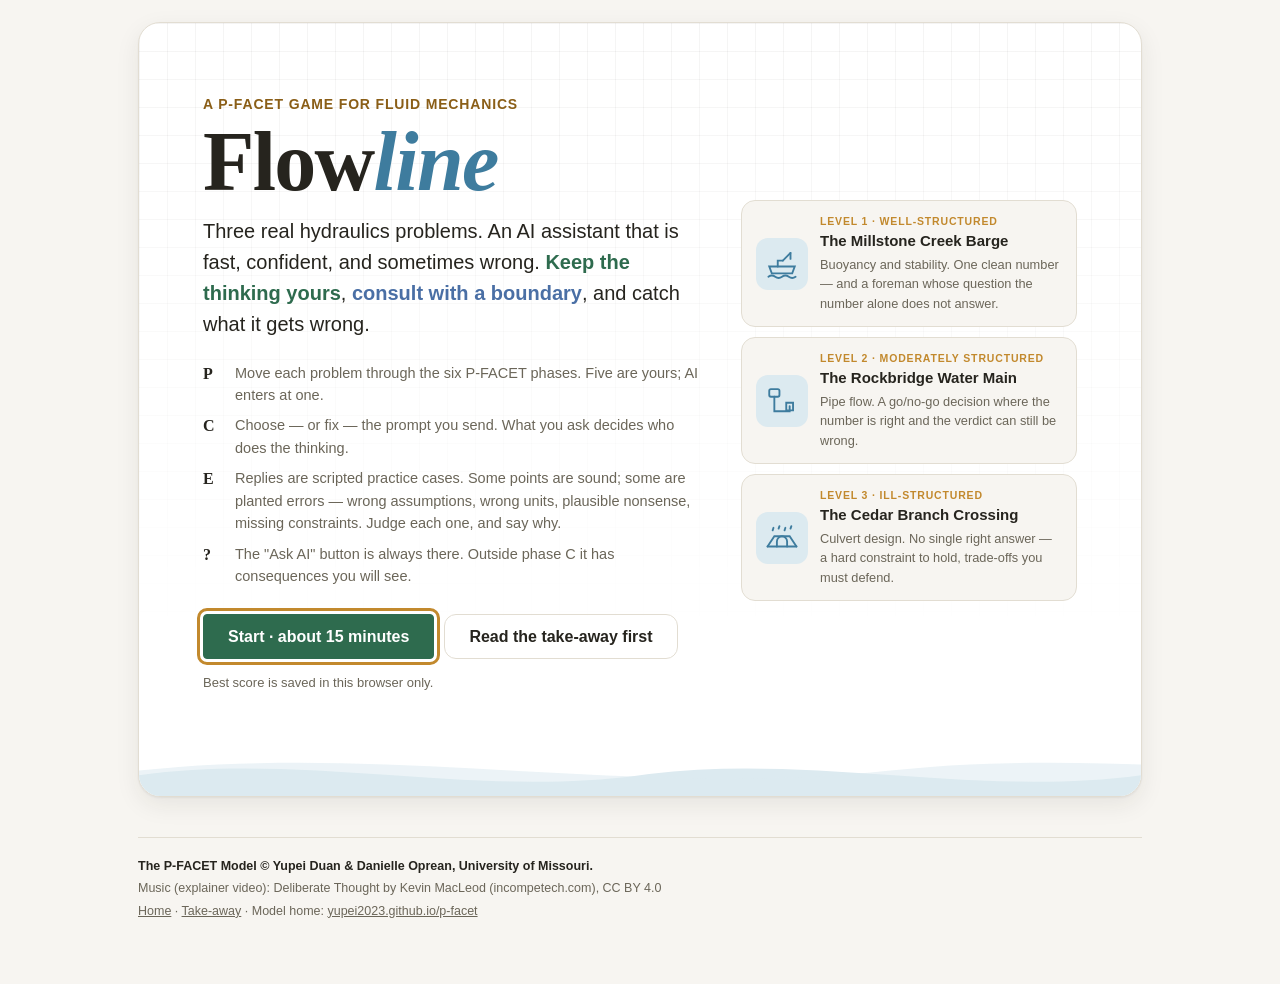
==== docs/game.html @ c6564034 "Publish P-FACET Fluid Mechanics learning website" ====
<!doctype html>
<html lang="en">
<head>
<meta charset="utf-8">
<meta name="viewport" content="width=device-width, initial-scale=1">
<title>Flowline · a P-FACET game</title>
<meta name="description" content="Flowline: three real fluid-mechanics problems, a scripted AI assistant whose replies contain planted errors, and a practice score for the work you keep. A P-FACET game for civil engineering students.">
<link rel="stylesheet" href="assets/site.css">
<link rel="stylesheet" href="game.css?v=3">
</head>
<body>
<div id="app">
  <header class="hud" id="hud" hidden>
    <a class="brand" id="homeLink" href="index.html" title="Back to the site home"><span class="dot" aria-hidden="true">P</span>Flowline <small>P-FACET</small></a>
    <div class="mid">
      <span class="scen" id="scenLabel">Flowline</span>
      <div class="track" id="track" aria-label="Phase progress" role="img"></div>
    </div>
    <div class="meter" aria-label="Practice points kept and given">
      <div class="lab"><span class="g">Practice points</span><span id="meterPct">0 kept · 0 given</span></div>
      <div class="bar"><i id="meterBar"></i></div>
    </div>
    <div class="score" aria-live="polite"><b id="scoreNum">0</b><small>practice score</small></div>
    <div class="tools">
      <button class="askai" id="askAI" type="button" aria-label="Ask AI"><span class="led" aria-hidden="true"></span>Ask AI</button>
      <button class="evid" id="evidenceBtn" type="button" aria-controls="tray" aria-expanded="false" title="Opens at A" disabled>Evidence</button>
    </div>
  </header>

  <main class="stage" id="stage"></main>

  <footer class="game-footer">
    <p class="credit">The P-FACET Model © Yupei Duan &amp; Danielle Oprean, University of Missouri.</p>
    <p>Music (explainer video): Deliberate Thought by Kevin MacLeod (incompetech.com), CC BY 4.0</p>
    <p><a href="index.html">Home</a> · <a href="takeaway.html">Take-away</a> · Model home: <a href="https://yupei2023.github.io/p-facet">yupei2023.github.io/p-facet</a></p>
  </footer>
</div>
<aside id="tray" class="tray" hidden aria-label="Evidence tray"></aside>
<div class="pops" id="pops" aria-hidden="true"></div>
<script src="game.js?v=3"></script>
</body>
</html>
---- docs/assets/site.css ----
/* P-FACET for Fluid Mechanics — shared design system
   The palette IS the pedagogy: green = learner-owned, blue = AI's bounded role (C only),
   amber = the problem anchor (P), red = substitutive use / warnings. Never reassign.
   --anchor-text / --ai-text are darker cuts of the same two hues, for text under 24 px only. */

:root{
  --bg:#F7F5F1; --surface:#FFFFFF; --ink:#26241E; --muted:#6B6659;
  --line:#E2DDD2; --chip:#EFECE4;
  --learner:#2E6B4E; --learner-soft:#E4EEE8;
  --ai:#4A6FA5; --ai-soft:#E6ECF5; --ai-text:#3D5F91;
  --anchor:#C2892D; --anchor-soft:#F5EAD6; --anchor-text:#8A5E17;
  --risk:#A84B3A; --risk-soft:#F3E2DD;
  --water:#3E7C9E; --water-soft:#DCEAF0;
  --shadow:0 1px 2px rgba(38,36,30,.06), 0 8px 24px rgba(38,36,30,.08);
  --grid:rgba(38,36,30,.055);
  --serif:"Iowan Old Style","Palatino Linotype",Palatino,"Book Antiqua",Georgia,serif;
  --sans:-apple-system,BlinkMacSystemFont,"Segoe UI",Roboto,"Helvetica Neue",Arial,sans-serif;
  --mono:ui-monospace,SFMono-Regular,Menlo,Consolas,"Liberation Mono",monospace;
  /* type scale — nothing on screen below --fs-label; serif is display-only (>= 22px) */
  --fs-label:14px;   /* caps labels: You / You + AI, .eyebrow, strip words, time chips */
  --fs-small:15px;   /* captions, quoted examples, error-chip text, footer, counter, Copy */
  --fs-body:17px;    /* everything read as a sentence */
  --fs-lead:19px;    /* the one lede under each h1 */
  --fs-h3:18px;      /* sans 650 */
  --fs-h2:26px;      /* serif 600 */
  --fs-h1:clamp(32px,4.5vw,44px);
  --fs-mono:14.5px;  /* prompts only */
  --measure:62ch;
  color-scheme:light dark;
}
@media (prefers-color-scheme: dark){
  :root:not([data-theme="light"]){
    --bg:#211F1B; --surface:#2A2823; --ink:#EAE6DC; --muted:#A39D8E;
    --line:#3B382F; --chip:#333028;
    --learner:#6FB392; --learner-soft:#26352D;
    --ai:#8AA7D6; --ai-soft:#28303E; --ai-text:var(--ai);
    --anchor:#D9A855; --anchor-soft:#3A3122; --anchor-text:var(--anchor);
    --risk:#D08A79; --risk-soft:#3C2B26;
    --water:#7FB3CC; --water-soft:#1F2E36;
    --shadow:0 1px 2px rgba(0,0,0,.3), 0 8px 24px rgba(0,0,0,.35);
    --grid:rgba(234,230,220,.06);
  }
}
:root[data-theme="dark"]{
  --bg:#211F1B; --surface:#2A2823; --ink:#EAE6DC; --muted:#A39D8E;
  --line:#3B382F; --chip:#333028;
  --learner:#6FB392; --learner-soft:#26352D;
  --ai:#8AA7D6; --ai-soft:#28303E; --ai-text:var(--ai);
  --anchor:#D9A855; --anchor-soft:#3A3122; --anchor-text:var(--anchor);
  --risk:#D08A79; --risk-soft:#3C2B26;
  --water:#7FB3CC; --water-soft:#1F2E36;
  --shadow:0 1px 2px rgba(0,0,0,.3), 0 8px 24px rgba(0,0,0,.35);
  --grid:rgba(234,230,220,.06);
}
@media (max-width:600px){
  :root{--fs-body:16px; --fs-small:14.5px; --fs-lead:18px; --fs-h2:24px; --fs-h3:17px; --fs-h1:30px}
}

*{box-sizing:border-box}
html{scroll-behavior:smooth}
body{
  margin:0; background:var(--bg); color:var(--ink);
  font-family:var(--sans); font-size:var(--fs-body); line-height:1.55;
}
a{color:var(--ai-text)}
a:focus-visible, button:focus-visible, [tabindex]:focus-visible, input:focus-visible, textarea:focus-visible{
  outline:3px solid var(--anchor); outline-offset:3px; border-radius:4px;
}
.serif{font-family:var(--serif)}
.mono{font-family:var(--mono)}
.g{color:var(--learner)} .b{color:var(--ai)} .a{color:var(--anchor)} .r{color:var(--risk)}

/* ---------- site nav ---------- */
.nav{
  display:flex; align-items:center; gap:16px; flex-wrap:wrap;
  max-width:1040px; margin:0 auto; padding:16px 24px;
}
.nav .brand{
  font-weight:700; font-size:18px; line-height:1.3; color:var(--ink); text-decoration:none;
  display:flex; align-items:center; gap:8px;
}
.nav .brand .dot{
  width:26px; height:26px; border-radius:50%; background:var(--anchor-soft); border:2px solid var(--anchor);
  display:inline-grid; place-items:center; font-size:14px; color:var(--anchor-text);
}
.nav .links{margin-left:auto; display:flex; gap:8px; flex-wrap:wrap}
.nav .links a{
  color:var(--ink); text-decoration:none; font-size:var(--fs-small); line-height:1.5; font-weight:600;
  padding:8px 12px; border-radius:999px; border:1px solid transparent;
}
.nav .links a:hover{border-color:var(--line); background:var(--surface)}
.nav .links a[aria-current="page"]{background:var(--chip); border-color:var(--line)}
.nav .links a.play{background:var(--learner); color:#fff; border-color:var(--learner)}
.nav .links a.play:hover{filter:brightness(1.08)}

/* ---------- buttons ---------- */
.btn{
  display:inline-flex; align-items:center; gap:8px; cursor:pointer;
  font:inherit; font-weight:650; font-size:16px; line-height:1.2;
  padding:12px 24px; border-radius:12px; border:1px solid var(--line);
  background:var(--surface); color:var(--ink); text-decoration:none;
  transition:transform .15s ease, box-shadow .15s ease, background .15s ease, border-color .15s ease;
}
.btn:hover{transform:translateY(-1px); box-shadow:var(--shadow)}
.btn:active{transform:translateY(0)}
.btn.primary{background:var(--learner); border-color:var(--learner); color:#fff}
.btn.ai{background:var(--ai); border-color:var(--ai); color:#fff}
.btn.anchor{background:var(--anchor); border-color:var(--anchor); color:#fff}
.btn.ghost{background:transparent}
.btn[disabled]{opacity:.5; cursor:not-allowed; transform:none; box-shadow:none}

/* ---------- common blocks ---------- */
.eyebrow{font-size:var(--fs-label); line-height:1.3; letter-spacing:.06em; text-transform:uppercase; color:var(--anchor-text); font-weight:700; margin-bottom:8px}
.card{background:var(--surface); border:1px solid var(--line); border-radius:14px; padding:20px 24px}
.prompt{
  font-family:var(--mono); font-size:var(--fs-mono); line-height:1.5;
  background:var(--chip); border:1px solid var(--line); border-radius:8px; padding:12px 16px;
}

/* ---------- footer ---------- */
.site-footer{
  max-width:1040px; margin:48px auto 0; padding:24px 24px 56px; border-top:1px solid var(--line);
  font-size:var(--fs-small); line-height:1.5; color:var(--muted);
}
.site-footer p{margin:4px 0; max-width:var(--measure)}
.site-footer .credit{color:var(--ink); font-weight:600}
.site-footer a{color:var(--muted)}

@media (prefers-reduced-motion: reduce){
  *,*::before,*::after{animation-duration:.001ms !important; animation-iteration-count:1 !important; transition-duration:.001ms !important; scroll-behavior:auto !important}
}
@media print{
  .nav, .no-print{display:none !important}
  body{background:#fff; color:#000}
}
---- docs/game.css ----
/* Flowline — a P-FACET game for fluid mechanics. Builds on assets/site.css tokens. */

body{overflow-x:hidden}
#app{max-width:1040px; margin:0 auto; padding:0 18px 60px; min-height:100vh; display:flex; flex-direction:column}

/* ============ HUD ============ */
.hud{
  position:sticky; top:0; z-index:20; margin:0 -18px; padding:10px 18px;
  background:color-mix(in srgb, var(--bg) 86%, transparent); backdrop-filter:blur(10px); -webkit-backdrop-filter:blur(10px);
  border-bottom:1px solid var(--line);
  display:grid; grid-template-columns:auto 1fr auto auto auto; gap:14px; align-items:center;
}
@supports not (background:color-mix(in srgb, red 50%, blue)){ .hud{background:var(--bg)} }
.hud[hidden]{display:none}
.hud .brand{font-family:var(--serif); font-weight:700; font-size:17px; color:var(--ink); text-decoration:none; white-space:nowrap; display:flex; align-items:center; gap:8px}
.hud .brand .dot{width:22px; height:22px; border-radius:50%; background:var(--anchor-soft); border:2px solid var(--anchor); display:inline-grid; place-items:center; font-size:12px; color:var(--anchor)}
.hud .brand small{font-family:var(--sans); font-weight:600; font-size:11.5px; color:var(--muted); margin-left:2px}
.hud .mid{display:flex; align-items:center; gap:14px; justify-content:center; min-width:0}
.hud .scen{font-size:12.5px; color:var(--muted); font-weight:600; white-space:nowrap; overflow:hidden; text-overflow:ellipsis}
.track{display:flex; gap:4px}
.track span{
  width:30px; height:30px; border-radius:50%; display:grid; place-items:center;
  font-family:var(--serif); font-weight:700; font-size:14px; border:2px solid var(--line); color:var(--muted); background:var(--surface);
  transition:transform .3s cubic-bezier(.2,.8,.2,1.4), background .3s, border-color .3s, color .3s;
}
.track span.p{border-color:var(--anchor); color:var(--anchor); background:var(--anchor-soft)}
.track span.done{border-color:var(--learner); color:var(--learner); background:var(--learner-soft)}
.track span.done.c{border-color:var(--ai); color:var(--ai); background:var(--ai-soft)}
.track span.cur{transform:scale(1.22); border-color:var(--ink); color:var(--ink); background:var(--surface); box-shadow:0 0 0 3px var(--anchor-soft)}
.track span.given{border-color:var(--risk); color:var(--risk); background:var(--risk-soft)}
.hud .meter{display:flex; flex-direction:column; gap:3px; min-width:150px}
.hud .meter .lab{display:flex; justify-content:space-between; font-size:10.5px; letter-spacing:.08em; text-transform:uppercase; font-weight:700; color:var(--muted)}
.hud .meter .lab .g{color:var(--learner)} .hud .meter .lab .r{color:var(--risk)}
.bar{height:8px; border-radius:999px; background:var(--risk-soft); overflow:hidden; position:relative}
.bar i{display:block; height:100%; background:linear-gradient(90deg, var(--learner), color-mix(in srgb, var(--learner) 70%, #fff)); border-radius:999px; width:100%; transition:width .6s cubic-bezier(.2,.8,.2,1)}
.hud .score{font-variant-numeric:tabular-nums; text-align:right; line-height:1.1}
.hud .score b{font-family:var(--serif); font-size:24px; display:block; color:var(--ink)}
.hud .score small{font-size:10.5px; letter-spacing:.08em; text-transform:uppercase; font-weight:700; color:var(--muted)}
.hud .askai{
  font:inherit; font-weight:700; font-size:13.5px; padding:9px 14px; border-radius:999px; cursor:pointer;
  background:var(--ai-soft); color:var(--ai); border:1.5px solid var(--ai); display:flex; align-items:center; gap:7px; white-space:nowrap;
  transition:transform .15s, box-shadow .15s;
}
.hud .askai:hover{transform:translateY(-1px); box-shadow:var(--shadow)}
.hud .askai .led{width:8px; height:8px; border-radius:50%; background:var(--ai); box-shadow:0 0 0 0 var(--ai); animation:led 2.4s infinite}
@keyframes led{0%{box-shadow:0 0 0 0 color-mix(in srgb, var(--ai) 55%, transparent)} 70%{box-shadow:0 0 0 7px transparent} 100%{box-shadow:0 0 0 0 transparent}}
.hud .askai.hot{background:var(--ai); color:#fff}
@media (max-width:860px){
  .hud{grid-template-columns:1fr auto; row-gap:8px}
  .hud .mid{grid-column:1 / -1; justify-content:space-between}
  .hud .meter{min-width:0; flex:1}
  .hud .scen{display:none}
}
@media (max-width:520px){ .track span{width:26px; height:26px; font-size:12px} }

/* ============ stage & screens ============ */
.stage{flex:1; position:relative; padding-top:22px}
.screen{animation:screenIn .45s cubic-bezier(.2,.8,.2,1) both}
.screen.leaving{animation:screenOut .25s ease both}
@keyframes screenIn{from{opacity:0; transform:translateY(16px)} to{opacity:1; transform:none}}
@keyframes screenOut{to{opacity:0; transform:translateY(-10px)}}
.rise{animation:rise .5s cubic-bezier(.2,.8,.2,1) both}
.rise.d1{animation-delay:.08s} .rise.d2{animation-delay:.16s} .rise.d3{animation-delay:.24s} .rise.d4{animation-delay:.32s} .rise.d5{animation-delay:.4s} .rise.d6{animation-delay:.48s}
@keyframes rise{from{opacity:0; transform:translateY(12px)} to{opacity:1; transform:none}}

.phase-head{display:flex; align-items:flex-start; gap:18px; margin-bottom:18px}
.phase-head .big{
  font-family:var(--serif); font-size:56px; font-weight:700; line-height:1; color:var(--learner); width:64px; text-align:center; flex-shrink:0;
  animation:pop .5s cubic-bezier(.2,.8,.2,1.4) both;
}
.phase-head .big.p{color:var(--anchor)} .phase-head .big.c{color:var(--ai)}
@keyframes pop{from{transform:scale(.6); opacity:0} to{transform:none; opacity:1}}
.phase-head h2{font-family:var(--serif); font-weight:600; font-size:clamp(24px,3.4vw,32px); margin:0 0 4px; line-height:1.15}
.phase-head .who{font-size:11px; letter-spacing:.1em; text-transform:uppercase; font-weight:700; color:var(--learner)}
.phase-head .who.p{color:var(--anchor)} .phase-head .who.c{color:var(--ai)}
.phase-head p{margin:6px 0 0; color:var(--muted); font-size:15.5px; max-width:66ch}
.ask-yourself{font-family:var(--serif); font-style:italic; color:var(--anchor); font-size:16px; margin:0 0 16px}

.two{display:grid; grid-template-columns:1fr 340px; gap:22px; align-items:start}
@media (max-width:860px){ .two{grid-template-columns:1fr} }
.side{position:sticky; top:84px}
@media (max-width:860px){ .side{position:static} }
.brief{background:var(--surface); border:1px solid var(--line); border-radius:14px; padding:16px 18px; font-size:14px}
.brief h4{margin:0 0 6px; font-size:11px; letter-spacing:.1em; text-transform:uppercase; color:var(--muted)}
.brief ul{margin:0; padding-left:18px} .brief li{margin:2px 0}
.brief .givens{font-family:var(--mono); font-size:12.6px; background:var(--chip); border-radius:8px; padding:8px 10px; margin-top:6px}
.brief .fig{margin:-4px -6px 10px; display:block; width:calc(100% + 12px)}
.brief .note{margin:10px 0 0; font-size:13px; color:var(--muted)}
.mytrail{margin-top:14px; background:var(--learner-soft); border:1px solid var(--line); border-radius:14px; padding:14px 16px; font-size:13.5px}
.mytrail h4{margin:0 0 6px; font-size:11px; letter-spacing:.1em; text-transform:uppercase; color:var(--learner)}
.mytrail div{padding:4px 0; border-top:1px dashed var(--line)}
.mytrail div:first-of-type{border-top:none}
.mytrail b{font-family:var(--serif); color:var(--learner); margin-right:6px}
.mytrail b.ai{color:var(--ai)} .mytrail b.risk{color:var(--risk)}

/* ---------- option cards ---------- */
.opts{display:grid; gap:10px}
.opt{
  position:relative; text-align:left; font:inherit; cursor:pointer; width:100%;
  background:var(--surface); border:1.5px solid var(--line); border-radius:13px; padding:14px 16px 14px 48px; color:var(--ink);
  transition:transform .18s cubic-bezier(.2,.8,.2,1), box-shadow .18s, border-color .18s, background .18s;
  line-height:1.45; font-size:15px;
}
.opt .key{position:absolute; left:14px; top:13px; width:24px; height:24px; border-radius:7px; background:var(--chip); border:1px solid var(--line); display:grid; place-items:center; font-size:12px; font-weight:700; color:var(--muted); font-family:var(--mono)}
.opt:hover:not([disabled]){transform:translateY(-2px); box-shadow:var(--shadow); border-color:var(--muted)}
.opt[aria-pressed="true"]{border-color:var(--learner); background:var(--learner-soft)}
.opt[aria-pressed="true"] .key{background:var(--learner); color:#fff; border-color:var(--learner)}
.opt[disabled]{cursor:default}
.opt.good{border-color:var(--learner); background:var(--learner-soft)}
.opt.bad{border-color:var(--risk); background:var(--risk-soft)}
.opt.meh{border-color:var(--anchor); background:var(--anchor-soft)}
.opt.dim{opacity:.55}
.opt .tag{display:inline-block; margin-left:8px; font-size:10.5px; letter-spacing:.08em; text-transform:uppercase; font-weight:700; padding:2px 7px; border-radius:999px; vertical-align:middle}
.tag.mech{background:var(--learner-soft); color:var(--learner)} .tag.sup{background:var(--ai-soft); color:var(--ai)} .tag.sub{background:var(--risk-soft); color:var(--risk)} .tag.own{background:var(--anchor-soft); color:var(--anchor)} .tag.peek{background:var(--anchor-soft); color:var(--anchor)}
.opt.temptation{border-style:dashed; border-color:var(--ai); background:transparent; color:var(--ai); font-weight:600}
.opt.temptation .key{border-color:var(--ai); color:var(--ai); background:var(--ai-soft)}
.opt.temptation:hover:not([disabled]){background:var(--ai-soft)}
.opt.mono{font-family:var(--mono); font-size:13.2px}

.feedback{
  margin-top:14px; padding:14px 18px; border-radius:12px; border-left:5px solid var(--learner); background:var(--learner-soft);
  animation:rise .4s cubic-bezier(.2,.8,.2,1) both; font-size:15px;
}
.feedback.warn{border-left-color:var(--anchor); background:var(--anchor-soft)}
.feedback.bad{border-left-color:var(--risk); background:var(--risk-soft)}
.feedback.ai{border-left-color:var(--ai); background:var(--ai-soft)}
.feedback .verdict{font-family:var(--serif); font-weight:700; font-size:17px; margin-right:6px}
.feedback .cls{display:block; margin-top:8px; font-size:12.5px; color:var(--muted)}
.feedback .cls b{font-weight:700}

.actions{display:flex; gap:10px; flex-wrap:wrap; margin-top:18px; align-items:center}
.actions .hint{font-size:13px; color:var(--muted)}

/* ---------- multi-select (Frame) ---------- */
.chips{display:grid; grid-template-columns:1fr 1fr; gap:10px}
@media (max-width:640px){ .chips{grid-template-columns:1fr} }
.chip{
  font:inherit; text-align:left; cursor:pointer; background:var(--surface); border:1.5px solid var(--line); border-radius:12px; padding:12px 14px 12px 42px; position:relative; color:var(--ink); font-size:14.5px; line-height:1.4;
  transition:transform .15s, box-shadow .15s, border-color .15s, background .15s;
}
.chip::before{content:""; position:absolute; left:13px; top:14px; width:18px; height:18px; border-radius:5px; border:2px solid var(--line); background:var(--surface); transition:background .15s, border-color .15s}
.chip:hover:not([disabled]){transform:translateY(-1px); box-shadow:var(--shadow)}
.chip[aria-pressed="true"]{border-color:var(--learner); background:var(--learner-soft)}
.chip[aria-pressed="true"]::before{background:var(--learner); border-color:var(--learner); box-shadow:inset 0 0 0 3px var(--surface)}
.chip.good{border-color:var(--learner); background:var(--learner-soft)} .chip.bad{border-color:var(--risk); background:var(--risk-soft)} .chip.miss{border-color:var(--anchor); background:var(--anchor-soft)}
.chip .why{display:block; font-size:12.5px; color:var(--muted); margin-top:4px}
.chip .tagline{display:block; font-size:10.5px; letter-spacing:.08em; text-transform:uppercase; font-weight:700; margin-top:4px}
.chip.good .tagline{color:var(--learner)} .chip.bad .tagline{color:var(--risk)} .chip.miss .tagline{color:var(--anchor)}

/* ---------- attempt: sketch + estimate ---------- */
.sub-h{font-size:11px; letter-spacing:.1em; text-transform:uppercase; font-weight:700; color:var(--muted); margin:18px 0 8px}
.sub-h:first-child{margin-top:0}
.estimates{display:grid; grid-template-columns:repeat(4,1fr); gap:10px}
@media (max-width:640px){ .estimates{grid-template-columns:1fr 1fr} }
.est{
  font:inherit; cursor:pointer; background:var(--surface); border:1.5px solid var(--line); border-radius:12px; padding:14px 10px; text-align:center;
  font-family:var(--mono); font-size:15px; color:var(--ink); transition:transform .15s, box-shadow .15s, border-color .15s, background .15s;
}
.est small{display:block; font-family:var(--sans); font-size:11.5px; color:var(--muted); margin-top:4px}
.est:hover:not([disabled]){transform:translateY(-2px); box-shadow:var(--shadow)}
.est[aria-pressed="true"]{border-color:var(--learner); background:var(--learner-soft)}
.est.good{border-color:var(--learner); background:var(--learner-soft)} .est.bad{border-color:var(--risk); background:var(--risk-soft)}

/* ---------- consult: prompt cards & fixer ---------- */
.chat{background:var(--surface); border:1px solid var(--line); border-radius:16px; overflow:hidden}
.chat .bar{height:auto; background:var(--chip); border-radius:0; padding:9px 14px; font-size:12px; letter-spacing:.08em; text-transform:uppercase; font-weight:700; color:var(--muted); display:flex; align-items:center; gap:8px; border-bottom:1px solid var(--line)}
.chat .bar .led{width:8px; height:8px; border-radius:50%; background:var(--ai)}
.chat .body{padding:16px}
.msg{max-width:92%; padding:11px 14px; border-radius:14px; font-size:14px; line-height:1.5; margin-bottom:10px; animation:rise .35s cubic-bezier(.2,.8,.2,1) both}
.msg.me{margin-left:auto; background:var(--learner-soft); border-bottom-right-radius:4px; font-family:var(--mono); font-size:13px; white-space:pre-wrap}
.msg.bot{background:var(--ai-soft); border-bottom-left-radius:4px}
.msg.bot .who{font-size:10.5px; letter-spacing:.08em; text-transform:uppercase; font-weight:700; color:var(--ai); margin-bottom:4px}
.typing{display:inline-flex; gap:4px; padding:6px 2px}
.typing i{width:7px; height:7px; border-radius:50%; background:var(--ai); opacity:.4; animation:blink 1.1s infinite}
.typing i:nth-child(2){animation-delay:.2s} .typing i:nth-child(3){animation-delay:.4s}
@keyframes blink{0%,80%,100%{opacity:.3; transform:translateY(0)} 40%{opacity:1; transform:translateY(-3px)}}

.fixer{margin-top:16px; background:var(--surface); border:1.5px solid var(--ai); border-radius:14px; padding:16px 18px}
.fixer h3{margin:0 0 4px; font-family:var(--serif); font-size:20px; color:var(--ai)}
.fixer p{margin:0 0 12px; font-size:14px; color:var(--muted)}
.parts{display:grid; gap:8px}
.part{
  font:inherit; text-align:left; cursor:pointer; background:var(--chip); border:1.5px solid var(--line); border-radius:10px; padding:10px 12px 10px 40px; position:relative; color:var(--ink); font-size:13.5px; line-height:1.4;
  transition:border-color .15s, background .15s;
}
.part::before{content:""; position:absolute; left:12px; top:12px; width:16px; height:16px; border-radius:4px; border:2px solid var(--line); background:var(--surface)}
.part[aria-pressed="true"]{border-color:var(--ai); background:var(--ai-soft)}
.part[aria-pressed="true"]::before{background:var(--ai); border-color:var(--ai)}
.part .lbl{display:block; font-size:10.5px; letter-spacing:.08em; text-transform:uppercase; font-weight:700; color:var(--muted); margin-bottom:2px}
.part.trap[aria-pressed="true"]{border-color:var(--risk); background:var(--risk-soft)}
.part.trap[aria-pressed="true"]::before{background:var(--risk); border-color:var(--risk)}
.assembled{margin-top:12px}
.assembled .lbl{font-size:10.5px; letter-spacing:.08em; text-transform:uppercase; font-weight:700; color:var(--muted); margin-bottom:5px}
.assembled .prompt{min-height:64px; white-space:pre-wrap}
.assembled .prompt .ph{color:var(--muted); font-style:italic}

/* ---------- evaluate: claims ---------- */
.claims{display:grid; gap:12px}
.claim{background:var(--surface); border:1.5px solid var(--line); border-radius:14px; padding:14px 16px; transition:border-color .2s, background .2s}
.claim .n{font-size:10.5px; letter-spacing:.1em; text-transform:uppercase; font-weight:700; color:var(--ai); margin-bottom:4px}
.claim .txt{font-size:15px; line-height:1.5}
.claim .verdicts{display:flex; gap:8px; margin-top:12px; flex-wrap:wrap}
.vbtn{font:inherit; font-weight:700; font-size:13.5px; padding:8px 14px; border-radius:999px; cursor:pointer; border:1.5px solid var(--line); background:var(--surface); color:var(--ink); transition:transform .12s, background .12s, border-color .12s}
.vbtn:hover:not([disabled]){transform:translateY(-1px)}
.vbtn.accept[aria-pressed="true"]{background:var(--learner); border-color:var(--learner); color:#fff}
.vbtn.revise[aria-pressed="true"]{background:var(--anchor); border-color:var(--anchor); color:#fff}
.vbtn.reject[aria-pressed="true"]{background:var(--risk); border-color:var(--risk); color:#fff}
.reasons{margin-top:10px; display:grid; gap:6px; animation:rise .3s both}
.reasons .lbl{font-size:10.5px; letter-spacing:.08em; text-transform:uppercase; font-weight:700; color:var(--muted)}
.rbtn{font:inherit; text-align:left; font-size:13.5px; padding:9px 12px; border-radius:10px; cursor:pointer; border:1.5px solid var(--line); background:var(--chip); color:var(--ink); line-height:1.4}
.rbtn:hover:not([disabled]){border-color:var(--muted)}
.rbtn[aria-pressed="true"]{border-color:var(--learner); background:var(--learner-soft)}
.claim.right{border-color:var(--learner)} .claim.wrong{border-color:var(--risk)} .claim.half{border-color:var(--anchor)}
.claim .reveal{margin-top:10px; padding:10px 12px; border-radius:10px; font-size:13.8px; background:var(--learner-soft); border-left:4px solid var(--learner); animation:rise .35s both}
.claim.wrong .reveal{background:var(--risk-soft); border-left-color:var(--risk)}
.claim.half .reveal{background:var(--anchor-soft); border-left-color:var(--anchor)}
.claim .reveal b{font-family:var(--serif)}
.claim .etype{display:inline-block; font-size:10.5px; letter-spacing:.08em; text-transform:uppercase; font-weight:700; padding:2px 8px; border-radius:999px; background:var(--risk-soft); color:var(--risk); margin-left:6px}
.claim .etype.ok{background:var(--learner-soft); color:var(--learner)}

/* ---------- textarea ---------- */
textarea.free{
  width:100%; min-height:90px; resize:vertical; font:inherit; font-size:15.5px; padding:12px 14px; border-radius:12px;
  border:1.5px solid var(--line); background:var(--surface); color:var(--ink);
}
textarea.free:focus{border-color:var(--learner)}
.counter{font-size:12.5px; color:var(--muted); margin-top:6px}

/* ---------- toasts & score pops ---------- */
.pops{position:fixed; right:22px; top:80px; z-index:40; pointer-events:none; display:flex; flex-direction:column; gap:6px; align-items:flex-end}
.pop{
  font-family:var(--serif); font-weight:700; font-size:22px; padding:6px 14px; border-radius:999px; background:var(--surface); box-shadow:var(--shadow); border:1.5px solid var(--learner); color:var(--learner);
  animation:popfloat 1.6s cubic-bezier(.2,.8,.2,1) both;
}
.pop.neg{border-color:var(--risk); color:var(--risk)}
.pop.zero{border-color:var(--anchor); color:var(--anchor)}
.pop small{font-family:var(--sans); font-weight:600; font-size:11px; margin-left:6px; letter-spacing:.06em; text-transform:uppercase}
@keyframes popfloat{0%{opacity:0; transform:translateY(12px) scale(.8)} 15%{opacity:1; transform:none} 75%{opacity:1} 100%{opacity:0; transform:translateY(-20px)}}

/* ---------- modal (AI outside C) ---------- */
.modal-bg{position:fixed; inset:0; background:rgba(20,18,14,.55); z-index:50; display:grid; place-items:center; padding:18px; animation:fadein .2s both}
@keyframes fadein{from{opacity:0} to{opacity:1}}
.modal{width:min(640px,100%); max-height:90vh; overflow:auto; background:var(--surface); border-radius:18px; border:1px solid var(--line); box-shadow:0 20px 60px rgba(0,0,0,.35); animation:modalIn .3s cubic-bezier(.2,.8,.2,1.2) both}
@keyframes modalIn{from{opacity:0; transform:translateY(18px) scale(.97)} to{opacity:1; transform:none}}
.modal .head{padding:16px 20px; border-bottom:1px solid var(--line); display:flex; align-items:center; gap:10px; background:var(--ai-soft)}
.modal .head .led{width:9px; height:9px; border-radius:50%; background:var(--ai)}
.modal .head h3{margin:0; font-size:15px; font-weight:700; color:var(--ai)}
.modal .head .warnp{margin-left:auto; font-size:11px; letter-spacing:.08em; text-transform:uppercase; font-weight:700; color:var(--risk); background:var(--risk-soft); padding:4px 9px; border-radius:999px}
.modal .body{padding:18px 20px}
.modal .body .msg{max-width:100%}
.modal .consq{margin-top:12px; padding:12px 14px; border-radius:10px; background:var(--risk-soft); border-left:4px solid var(--risk); font-size:14px}
.modal .consq b{color:var(--risk)}
.modal .foot{padding:14px 20px 18px; display:flex; gap:10px; flex-wrap:wrap; justify-content:flex-end}

/* ============ title screen ============ */
.title{position:relative; overflow:hidden; border-radius:22px; background:var(--surface); border:1px solid var(--line); box-shadow:var(--shadow); padding:clamp(36px,6vw,72px) clamp(22px,6vw,64px) clamp(60px,8vw,90px)}
.title::before{content:""; position:absolute; inset:0; pointer-events:none; background-image:linear-gradient(var(--grid) 1px, transparent 1px), linear-gradient(90deg, var(--grid) 1px, transparent 1px); background-size:28px 28px; mask-image:linear-gradient(180deg, rgba(0,0,0,.9), transparent 80%); -webkit-mask-image:linear-gradient(180deg, rgba(0,0,0,.9), transparent 80%)}
.title .inner{position:relative; display:grid; grid-template-columns:1.2fr .8fr; gap:34px; align-items:center}
@media (max-width:820px){ .title .inner{grid-template-columns:1fr} }
.title h1{font-family:var(--serif); font-weight:600; font-size:clamp(44px,7vw,84px); line-height:.98; margin:8px 0 12px; letter-spacing:-.02em}
.title h1 em{font-style:italic; color:var(--water)}
.title .tag{font-size:clamp(17px,2vw,20px); max-width:52ch; margin:0 0 22px}
.title .tag b.b{color:var(--ai)} .title .tag b.g{color:var(--learner)}
.title .how{display:grid; gap:8px; margin:0 0 26px; padding:0; list-style:none; font-size:14.5px; color:var(--muted)}
.title .how li{display:flex; gap:10px; align-items:flex-start}
.title .how li b{font-family:var(--serif); color:var(--ink); font-size:16px; min-width:22px}
.title .best{font-size:13px; color:var(--muted); margin-top:14px}
.title .best b{color:var(--learner)}
.waves{position:absolute; left:0; right:0; bottom:-2px; height:64px; pointer-events:none; color:var(--water-soft)}
.waves svg{width:200%; height:100%; display:block; animation:drift 14s linear infinite}
.waves svg.back{position:absolute; inset:0; opacity:.55; animation-duration:22s; animation-direction:reverse}
@keyframes drift{from{transform:translateX(0)} to{transform:translateX(-50%)}}
.scen-list{display:grid; gap:10px}
.scen-card{display:grid; grid-template-columns:52px 1fr; gap:12px; align-items:center; background:var(--bg); border:1px solid var(--line); border-radius:14px; padding:12px 14px}
.scen-card .ico{width:52px; height:52px; border-radius:12px; background:var(--water-soft); display:grid; place-items:center; color:var(--water)}
.scen-card .ico svg{width:34px; height:34px}
.scen-card h4{margin:0; font-size:15px} .scen-card p{margin:2px 0 0; font-size:12.8px; color:var(--muted)}
.scen-card .lvl{font-size:10.5px; letter-spacing:.08em; text-transform:uppercase; font-weight:700; color:var(--anchor)}

/* ============ scenario intro ============ */
.intro{display:grid; grid-template-columns:1fr 1fr; gap:26px; align-items:center}
@media (max-width:820px){ .intro{grid-template-columns:1fr} }
.intro .art{background:var(--surface); border:1px solid var(--line); border-radius:18px; padding:18px; box-shadow:var(--shadow)}
.intro .art svg{width:100%; height:auto; display:block}
.intro h2{font-family:var(--serif); font-weight:600; font-size:clamp(28px,4vw,40px); line-height:1.1; margin:6px 0 10px}
.intro .lvl{display:inline-block; font-size:11px; letter-spacing:.1em; text-transform:uppercase; font-weight:700; color:var(--anchor); background:var(--anchor-soft); padding:4px 10px; border-radius:999px}
.intro p{font-size:16px}
.intro .lede{color:var(--ink)}
.intro .goal{margin-top:12px; padding:12px 16px; border-radius:12px; background:var(--anchor-soft); border-left:4px solid var(--anchor); font-size:14.5px}

/* water animation in scene art */
.water-fill{animation:sway 4s ease-in-out infinite; transform-origin:center}
@keyframes sway{0%,100%{transform:translateY(0)} 50%{transform:translateY(2px)}}
.flow-dash{stroke-dasharray:8 8; animation:flowdash 1.4s linear infinite}
@keyframes flowdash{to{stroke-dashoffset:-32}}
.rain line{animation:rain 1s linear infinite; stroke-linecap:round}
@keyframes rain{from{transform:translateY(-12px); opacity:0} 30%{opacity:1} to{transform:translateY(14px); opacity:0}}

/* ============ debrief & results ============ */
.debrief{display:grid; grid-template-columns:1fr 1fr; gap:22px}
@media (max-width:820px){ .debrief{grid-template-columns:1fr} }
.stat{background:var(--surface); border:1px solid var(--line); border-radius:16px; padding:18px 20px}
.stat h3{margin:0 0 4px; font-family:var(--serif); font-size:22px; font-weight:600}
.stat .bignum{font-family:var(--serif); font-size:clamp(44px,7vw,68px); line-height:1; font-weight:700; color:var(--learner); font-variant-numeric:tabular-nums}
.stat .bignum small{font-size:18px; color:var(--muted); font-weight:600}
.stat .sub{font-size:13.5px; color:var(--muted)}
.own{display:grid; gap:8px; margin-top:12px}
.own .row{display:grid; grid-template-columns:34px 1fr auto; gap:10px; align-items:center; font-size:13.5px}
.own .row b{font-family:var(--serif); font-size:18px; color:var(--learner); text-align:center}
.own .row b.p{color:var(--anchor)} .own .row b.c{color:var(--ai)}
.own .row .bar{height:9px}
.own .row .bar i{width:0}
.own .row .bar.given i{background:var(--risk)}
.own .row .lab{font-size:11px; letter-spacing:.06em; text-transform:uppercase; font-weight:700; color:var(--muted); white-space:nowrap}
.rank{text-align:center; padding:26px 20px; border-radius:20px; background:linear-gradient(160deg, var(--learner-soft), var(--surface) 70%); border:1px solid var(--line); position:relative; overflow:hidden}
.rank .kicker{color:var(--learner)}
.rank h2{font-family:var(--serif); font-weight:600; font-size:clamp(30px,5vw,48px); margin:4px 0 6px; line-height:1.05}
.rank p{margin:0 auto; max-width:50ch; color:var(--muted); font-size:15px}
.badges{display:flex; flex-wrap:wrap; gap:10px; justify-content:center; margin-top:18px}
.badge{display:flex; align-items:center; gap:9px; background:var(--surface); border:1.5px solid var(--line); border-radius:999px; padding:8px 14px 8px 8px; font-size:13.5px; font-weight:650; animation:badgeIn .5s cubic-bezier(.2,.8,.2,1.4) both}
.badge:nth-child(2){animation-delay:.1s} .badge:nth-child(3){animation-delay:.2s} .badge:nth-child(4){animation-delay:.3s} .badge:nth-child(5){animation-delay:.4s}
@keyframes badgeIn{from{opacity:0; transform:scale(.6)} to{opacity:1; transform:none}}
.badge .ico{width:30px; height:30px; border-radius:50%; display:grid; place-items:center; background:var(--learner-soft); color:var(--learner); font-family:var(--serif); font-weight:700}
.badge.locked{opacity:.45; border-style:dashed} .badge.locked .ico{background:var(--chip); color:var(--muted)}
.badge small{display:block; font-weight:500; font-size:11.5px; color:var(--muted)}

.confetti{position:absolute; inset:0; pointer-events:none; overflow:hidden}
.confetti i{position:absolute; top:-10px; width:8px; height:12px; border-radius:2px; opacity:.9; animation:fall 2.8s ease-in both}
@keyframes fall{0%{transform:translateY(-10px) rotate(0)} 100%{transform:translateY(420px) rotate(540deg); opacity:0}}

/* debrief losses */
.losses{display:grid; gap:6px; margin-top:8px}
.loss{display:grid; grid-template-columns:30px 1fr auto; gap:10px; align-items:center; font-size:14px; padding:8px 12px; border-radius:10px; background:var(--risk-soft)}
.loss b{font-family:var(--serif); font-size:18px; color:var(--risk); text-align:center}
.loss .pts{font-family:var(--serif); font-weight:700; color:var(--risk)}

/* trail */
.trail{margin-top:22px}
.trail h3{font-family:var(--serif); font-size:24px; font-weight:600; margin:0 0 4px}
.trail .note{font-size:14px; color:var(--muted); margin:0 0 12px}
.trail-scen{background:var(--surface); border:1px solid var(--line); border-radius:16px; padding:6px 18px 14px; margin-bottom:12px}
.trail-scen h4{font-family:var(--serif); font-size:19px; font-weight:600; margin:12px 0 6px}
.tr{display:grid; grid-template-columns:34px 1fr; gap:10px; padding:9px 0; border-top:1px dashed var(--line); font-size:14px; line-height:1.45}
.tr b.k{font-family:var(--serif); font-size:19px; color:var(--learner); text-align:center; line-height:1.1}
.tr b.k.p{color:var(--anchor)} .tr b.k.c{color:var(--ai)} .tr b.k.x{color:var(--risk)}
.tr .lab{font-size:10.5px; letter-spacing:.08em; text-transform:uppercase; font-weight:700; color:var(--muted); display:block}
.tr .q{font-family:var(--mono); font-size:12.6px; background:var(--chip); border-radius:8px; padding:6px 10px; margin-top:4px; white-space:pre-wrap}
.tr .cls{display:inline-block; font-size:10.5px; letter-spacing:.06em; text-transform:uppercase; font-weight:700; padding:1px 7px; border-radius:999px; margin-left:6px; vertical-align:middle}
.tr .cls.mech{background:var(--learner-soft); color:var(--learner)} .tr .cls.sup{background:var(--ai-soft); color:var(--ai)} .tr .cls.sub{background:var(--risk-soft); color:var(--risk)} .tr .cls.own{background:var(--anchor-soft); color:var(--anchor)} .tr .cls.peek{background:var(--anchor-soft); color:var(--anchor)}
.plan{background:var(--anchor-soft); border-left:5px solid var(--anchor); border-radius:12px; padding:14px 18px; font-family:var(--serif); font-size:18px; font-style:italic}

.game-footer{margin-top:40px; padding-top:16px; border-top:1px solid var(--line); font-size:12.5px; color:var(--muted)}
.game-footer p{margin:3px 0}
.game-footer .credit{color:var(--ink); font-weight:600}
.game-footer a{color:var(--muted)}

.sr-only{position:absolute; width:1px; height:1px; overflow:hidden; clip:rect(0 0 0 0); white-space:nowrap}

/* ---- revision pass (2026-09-07): honest states ---- */
.hud .askai[disabled]{opacity:.45; cursor:not-allowed; box-shadow:none}
.hud .askai[disabled]:hover{transform:none}
.track span.leaky{border-color:var(--anchor); color:var(--anchor); background:var(--anchor-soft)}
.own .row .bar.leaky i{background:var(--anchor)}
.loss.soft{background:var(--anchor-soft)} .loss.soft b, .loss.soft .pts{color:var(--anchor)}
.claim{scroll-margin-top:96px}
.claim .verdicts .vlab{align-self:center; font-size:11px; letter-spacing:.08em; text-transform:uppercase; font-weight:700; color:var(--muted); margin-right:4px}
.claim.uninv{border-style:dashed; border-color:var(--anchor)}
.claim.uninv .n{color:var(--anchor)}
.claim.uninv .reveal{background:var(--anchor-soft); border-left-color:var(--anchor)}
.chat .uninvited{margin-top:10px; padding:8px 10px; border-left:3px solid var(--anchor); background:var(--anchor-soft); border-radius:0 8px 8px 0}
.tr .cls.leak{background:var(--anchor-soft); color:var(--anchor)}

/* ---- pass 1 (2026-09-07): truthful feedback — practice-score meter, provenance and reason-kind chips, supplied worked example,
   "what you keep", debrief dimensions and technical-points list. Palette meanings unchanged. ---- */
.hud .meter{min-width:190px}
.hud .meter .lab #meterPct{letter-spacing:0; text-transform:none; font-size:11.5px; font-variant-numeric:tabular-nums; color:var(--ink)}
.prov, .rkind{display:inline-block; font-size:10.5px; letter-spacing:.06em; text-transform:uppercase; font-weight:700; padding:1px 7px; border-radius:999px; margin-left:6px; vertical-align:middle; background:var(--chip); color:var(--muted); border:1px solid var(--line)}
.mytrail .prov{font-size:9.5px; padding:0 6px}
.rkind.valid_evidence{background:var(--learner-soft); color:var(--learner); border-color:transparent}
.rkind.invalid_technical_reason{background:var(--anchor-soft); color:var(--anchor); border-color:transparent}
.rkind.unsupported_authority, .rkind.convenience{background:var(--risk-soft); color:var(--risk); border-color:transparent}
.claim .reveal .rkind{margin-left:6px}
.worked{margin-top:14px; background:var(--surface); border:1.5px dashed var(--line); border-radius:12px; padding:12px 14px}
.worked .sub-h{margin-top:0}
.worked .q{font-family:var(--mono); font-size:12.8px; background:var(--chip); border-radius:8px; padding:8px 10px; white-space:pre-wrap}
.worked .note{margin:8px 0 0; font-size:13px; color:var(--muted)}
.intro .goal.keep{background:var(--learner-soft); border-left-color:var(--learner)}
.brief .note.keep b{color:var(--learner)}
.debrief-sub{font-size:15.5px; color:var(--muted); margin:0 0 18px}
.dims{display:grid; gap:8px; margin-top:10px}
.dim{display:grid; grid-template-columns:1fr; gap:2px; padding:10px 12px 10px 16px; border-radius:10px; background:var(--chip); border-left:4px solid var(--line); font-size:14px}
.dim .dlab{font-size:10.5px; letter-spacing:.08em; text-transform:uppercase; font-weight:700; color:var(--muted)}
.dim .dstate{font-weight:650}
.dim .dev{font-size:12.8px; color:var(--muted)}
.dim.yes{border-left-color:var(--learner); background:var(--learner-soft)} .dim.yes .dstate{color:var(--learner)}
.dim.partial{border-left-color:var(--anchor); background:var(--anchor-soft)} .dim.partial .dstate{color:var(--anchor)}
.dim.no{border-left-color:var(--risk); background:var(--risk-soft)} .dim.no .dstate{color:var(--risk)}
.dim.na{border-left-color:var(--line); background:var(--chip)} .dim.na .dstate{color:var(--muted)}
@media (min-width:640px){ .dim{grid-template-columns:210px 1fr; column-gap:14px} .dim .dlab{align-self:center} .dim .dev{grid-column:2} }
.tech-list{display:grid; gap:6px; margin-top:8px}
.tech{display:grid; grid-template-columns:auto 1fr; gap:10px; align-items:start; font-size:14px; padding:8px 12px; border-radius:10px; background:var(--anchor-soft)}
.tech code{font-family:var(--mono); font-size:12px; color:var(--anchor); background:var(--surface); padding:2px 6px; border-radius:6px; white-space:nowrap}
.dims-line{display:flex; flex-wrap:wrap; gap:6px; margin:0 0 8px}
.dims-line .d{font-size:11.5px; padding:2px 8px; border-radius:999px; background:var(--chip); color:var(--muted); border:1px solid var(--line)}
.dims-line .d.yes{background:var(--learner-soft); color:var(--learner); border-color:transparent}
.dims-line .d.partial{background:var(--anchor-soft); color:var(--anchor); border-color:transparent}
.dims-line .d.no{background:var(--risk-soft); color:var(--risk); border-color:transparent}

/* ---- Pass 2 (2026-09-07): reply records — claim ids on cards and trail, the reply reopenable from E, T and the side trail ---- */
.cid{font-family:var(--mono); font-size:10.5px; color:var(--muted); margin-left:6px; background:var(--chip); border-radius:6px; padding:0 5px; vertical-align:middle; letter-spacing:0; text-transform:none}
.mytrail .cid{font-size:9.5px}
.claim .n .cid{margin-left:8px}
details.reply-full{margin-top:6px}
details.reply-full summary{cursor:pointer; font-size:12.5px; color:var(--ai); font-weight:700; letter-spacing:.04em}
details.reply-full summary:focus-visible{outline:2px solid var(--ai); outline-offset:2px; border-radius:4px}
.mytrail details.reply-full .q{font-family:var(--mono); font-size:12px; background:var(--chip); border-radius:8px; padding:6px 8px; margin-top:4px; white-space:pre-wrap; border-top:none}
.panel.reply-full{margin:0 0 14px; border:1px solid var(--line); border-radius:14px; padding:8px 12px; background:var(--surface)}
.panel.reply-full .chat{margin-top:8px}
.msg.bot .line{margin-top:6px}
.msg.bot .who + .line{margin-top:0}
.msg.bot .foot-note{margin-top:8px; font-size:12.5px; color:var(--muted)}
.tr .reply-as{margin-top:6px}
.tr .reply-as .lab{margin-bottom:2px}
.claim.uninv .txt{border-left:3px solid var(--anchor); padding-left:10px}

/* ---- Pass 3 (2026-09-07): evidence tray, verdict semantics and the revise loop, T repair, three-field plan, trail export, print.
   Palette meanings unchanged: green learner-owned, blue AI's bounded role, amber the anchor / a caution, red substitutive use. ---- */
.hud .tools{display:flex; gap:8px; align-items:center}
.hud .evid{font:inherit; font-weight:700; font-size:13.5px; padding:9px 14px; border-radius:999px; cursor:pointer; background:var(--surface); color:var(--learner); border:1.5px solid var(--learner); white-space:nowrap; transition:transform .15s, box-shadow .15s}
.hud .evid:hover:not([disabled]){transform:translateY(-1px); box-shadow:var(--shadow)}
.hud .evid[disabled]{opacity:.45; cursor:not-allowed}
.hud .evid[aria-expanded="true"]{background:var(--learner); color:#fff}
@media (max-width:860px){ .hud .tools{grid-column:2; justify-self:end} }
/* Keep the score and the two tool buttons inside narrow viewports. The desktop
   meter minimum otherwise overrides the earlier mobile rule. */
@media (max-width:860px){
  .hud{grid-template-columns:minmax(0,1fr) auto}
  .hud .brand{grid-column:1; grid-row:1}
  .hud .score{grid-column:2; grid-row:1}
  .hud .mid{grid-column:1 / -1; grid-row:2}
  .hud .meter{grid-column:1; grid-row:3; min-width:0}
  .hud .meter .lab{display:flex; flex-wrap:wrap; column-gap:6px}
  .hud .tools{grid-column:2; grid-row:3}
}
@media (max-width:380px){
  .hud .brand small{display:none}
  .hud .tools{gap:6px}
  .hud .askai, .hud .evid{padding-inline:10px}
}
.two > *{min-width:0}
.worked .q, .tr .q, .dim .dev{overflow-wrap:anywhere}
.track span.ret{position:relative}
.track span.ret::after{content:'↩'; position:absolute; right:-7px; top:-7px; width:15px; height:15px; border-radius:50%; background:var(--ai); color:#fff; font:700 10px/15px var(--sans); text-align:center}

/* evidence tray: a fixed right panel; a bottom sheet on narrow screens */
.tray{position:fixed; top:0; right:0; bottom:0; width:min(420px,100%); z-index:30; background:var(--surface); border-left:1px solid var(--line); box-shadow:-12px 0 40px rgba(0,0,0,.18); display:flex; flex-direction:column; gap:10px; padding:14px 16px 28px; overflow:auto}
.tray[hidden]{display:none}
@media (max-width:860px){ .tray{inset:auto 0 0 0; width:100%; max-height:70vh; border-left:none; border-top:1px solid var(--line); border-radius:16px 16px 0 0; box-shadow:0 -12px 40px rgba(0,0,0,.18)} }
.tray .thead{display:flex; align-items:center; gap:10px}
.tray .thead h3{margin:0; font-family:var(--serif); font-size:18px; font-weight:600; flex:1}
.tray .close{font:inherit; font-size:20px; line-height:1; width:32px; height:32px; border-radius:50%; border:1.5px solid var(--line); background:var(--chip); color:var(--ink); cursor:pointer}
.tray .tnote{margin:0; font-size:13px; color:var(--muted)}
.tray .item{border:1px solid var(--line); border-radius:12px; padding:10px 12px; background:var(--bg); scroll-margin-top:12px}
.tray .item.hint{border-color:var(--learner); box-shadow:0 0 0 3px var(--learner-soft)}
.tray .ttl{font-weight:700; font-size:14px; display:flex; align-items:center; gap:8px}
.tray .ttl .kind{margin-left:auto; font-size:10px; letter-spacing:.08em; text-transform:uppercase; color:var(--muted); font-weight:700}
.tray .body{font-size:13.5px; margin-top:4px; line-height:1.45}
.tray .cond{font-size:12.5px; color:var(--anchor); margin-top:6px}
.tray .tsup{font-size:12px; color:var(--muted); margin-top:4px; font-style:italic}
.tray .act{margin-top:8px; display:grid; gap:6px}
.tray .act .row{display:flex; gap:8px; flex-wrap:wrap; align-items:center; margin:0}
.tray .act .prompt{font-size:12.5px; color:var(--muted); flex:1 1 12em}
.tray .act input{font:inherit; font-size:14px; padding:7px 10px; border-radius:8px; border:1.5px solid var(--line); background:var(--surface); color:var(--ink); width:9em; max-width:100%}
.tray .act input:focus{border-color:var(--learner)}
.tray .act .check{padding:7px 12px; font-size:13px}
.tray .act .res{font-size:13px; min-height:1.2em}
.tray .act .res.ok{color:var(--learner); font-weight:600} .tray .act .res.no{color:var(--risk); font-weight:600}
.tray .tscroll{overflow-x:auto; margin-top:6px}
.tray table{border-collapse:collapse; font-size:12px; min-width:100%}
.tray th, .tray td{border:1px solid var(--line); padding:4px 6px; text-align:left; vertical-align:top}
.tray th{background:var(--chip); font-size:10.5px; letter-spacing:.06em; text-transform:uppercase; color:var(--muted)}
.tray .missing{background:var(--anchor-soft); color:var(--anchor); font-weight:600}
.tray .supplied{background:var(--chip); color:var(--muted); font-style:italic}

/* E: semantics, gap bar, revise field, return chat, re-judge */
.semantics{margin:0 0 14px; padding:10px 14px; border-radius:10px; background:var(--chip); border-left:4px solid var(--line); font-size:14px}
.gapbar{display:flex; flex-wrap:wrap; gap:8px; align-items:center; margin-top:10px; padding:10px 12px; border-radius:10px; background:var(--chip); border:1px dashed var(--line)}
.gapbar .lbl{font-size:11px; letter-spacing:.08em; text-transform:uppercase; font-weight:700; color:var(--muted); margin-right:4px}
.gapbar .btn{padding:7px 12px; font-size:13px}
.revise, .repair, .compose{margin-top:10px; padding:12px 14px; border-radius:12px; background:var(--surface); border:1.5px solid var(--anchor)}
.revise .lbl, .repair .lbl, .rejudge .lbl, .compose .lbl{display:block; font-size:11px; letter-spacing:.08em; text-transform:uppercase; font-weight:700; color:var(--anchor); margin-bottom:6px}
.revise textarea.free, .repair textarea.free, .compose textarea.free{min-height:0; font-size:14.5px}
.revise .row, .repair .row, .compose .row{display:flex; gap:10px; align-items:center; flex-wrap:wrap; margin-top:8px}
.revise .hint, .repair .hint, .compose .hint{font-size:12.5px; color:var(--muted)}
.reasons.waiting .rbtn{opacity:.5}
.claim .reveal .expl{margin-top:6px; font-size:13.5px}
.reveal.explain{margin-top:8px; background:var(--chip); border-left-color:var(--line)}
.claim.right .reveal.explain, .claim.half .reveal.explain, .claim.wrong .reveal.explain{background:var(--chip); border-left-color:var(--line)}
.chat.return{margin-top:12px; border-color:var(--ai)}
.chat.return .body{padding:12px 14px}
.compose{margin:0; border-style:dashed}
.compose .fixed{font-family:var(--mono); font-size:13px; padding:6px 10px; border-radius:8px; background:var(--chip); margin-top:6px; color:var(--muted)}
.rejudge{margin-top:12px; padding-top:10px; border-top:1px dashed var(--line)}
.repair-opts{display:grid; gap:8px; margin-bottom:10px}
.repair-opts .opt[aria-pressed="true"]{border-color:var(--anchor); background:var(--anchor-soft)}
.worked.own{border-style:solid; border-color:var(--learner)}
.worked.own textarea.free{margin-top:4px}

/* transfer plan, results */
input.free{width:100%; font:inherit; font-size:15.5px; padding:10px 14px; border-radius:12px; border:1.5px solid var(--line); background:var(--surface); color:var(--ink)}
input.free:focus{border-color:var(--learner)}
.plan-fields{display:grid; gap:12px}
.plan-fields label{display:grid; gap:4px}
.plan-fields label > span{font-size:11px; letter-spacing:.08em; text-transform:uppercase; font-weight:700; color:var(--muted)}
.plan-fields textarea.free{min-height:0}
.example{margin:14px 0; padding:12px 14px; border-radius:12px; background:var(--anchor-soft); border-left:4px solid var(--anchor); font-size:14px}
.example .lbl{font-size:11px; letter-spacing:.08em; text-transform:uppercase; font-weight:700; color:var(--anchor); margin-bottom:6px}
.example div{margin:3px 0}
.example .note{margin:8px 0 0; font-size:13px; color:var(--muted)}
.plan-box .note{font-size:13px; color:var(--muted); margin:0 0 8px}
.plan-box .plan{font-style:normal; font-family:var(--sans); font-size:15px}
.plan-box .plan div{margin:4px 0}
.copy-status{font-size:13px; color:var(--learner); font-weight:600}
.keep-note{font-size:13.5px; color:var(--muted); margin:14px 0 0}
[inert]{pointer-events:none; user-select:none}

/* the §8 note: prompts, givens and feedback classes at readable sizes */
.part, .rbtn{font-size:14px}
.brief .givens{font-size:13.5px}
.feedback .cls{font-size:13.5px}

@media print{
  .hud, .pops, .confetti, .actions, .tray, .gapbar, .repair .btn, .modal-bg, .keep-note{display:none !important}
  body, .stage, .brief, .mytrail, .rank{background:#fff !important; color:#000 !important; box-shadow:none}
  .two{grid-template-columns:1fr}
  .tr, .claim, .dim{break-inside:avoid}
  details.reply-full, details.reply-full > *{display:block} details.reply-full summary{display:none}
  .reply-full, .q{display:block}
}
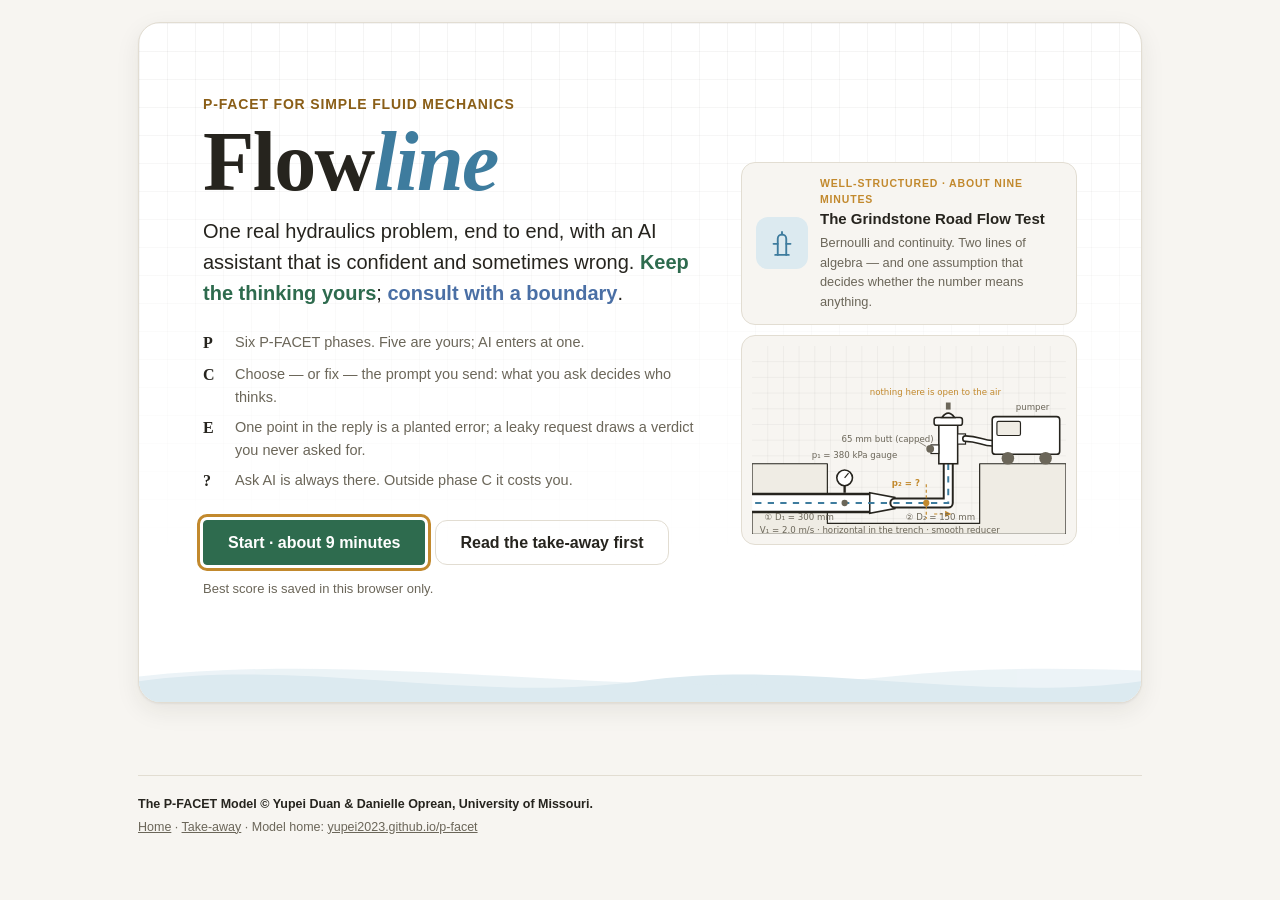
==== commit 53ab8320: "Publish simplified single-scenario P-FACET fluid mechanics site" ====
--- a/docs/game.html
+++ b/docs/game.html
@@ -3,17 +3,16 @@
 <head>
 <meta charset="utf-8">
 <meta name="viewport" content="width=device-width, initial-scale=1">
-<title>Flowline · a P-FACET game</title>
-<meta name="description" content="Flowline: three real fluid-mechanics problems, a scripted AI assistant whose replies contain planted errors, and a practice score for the work you keep. A P-FACET game for civil engineering students.">
+<title>Flowline · P-FACET for Simple Fluid Mechanics</title>
+<meta name="description" content="Flowline: one real fluid-mechanics problem — a hydrant flow test — a scripted AI assistant whose reply contains a planted error, and a practice score for the work you keep. About 9 minutes. A P-FACET game for civil engineering students.">
 <link rel="stylesheet" href="assets/site.css">
-<link rel="stylesheet" href="game.css?v=3">
+<link rel="stylesheet" href="game.css?v=4">
 </head>
 <body>
 <div id="app">
   <header class="hud" id="hud" hidden>
-    <a class="brand" id="homeLink" href="index.html" title="Back to the site home"><span class="dot" aria-hidden="true">P</span>Flowline <small>P-FACET</small></a>
+    <a class="brand" id="homeLink" href="index.html" title="Back to the site home"><span class="dot" aria-hidden="true">P</span>Flowline <small>P-FACET for Simple Fluid Mechanics</small></a>
     <div class="mid">
-      <span class="scen" id="scenLabel">Flowline</span>
       <div class="track" id="track" aria-label="Phase progress" role="img"></div>
     </div>
     <div class="meter" aria-label="Practice points kept and given">
@@ -25,18 +24,19 @@
       <button class="askai" id="askAI" type="button" aria-label="Ask AI"><span class="led" aria-hidden="true"></span>Ask AI</button>
       <button class="evid" id="evidenceBtn" type="button" aria-controls="tray" aria-expanded="false" title="Opens at A" disabled>Evidence</button>
     </div>
+    <!-- Its own row. On one row the five fixed blocks starve the middle column and the name renders at zero width. -->
+    <span class="scen" id="scenLabel">Flowline</span>
   </header>
 
   <main class="stage" id="stage"></main>
 
   <footer class="game-footer">
     <p class="credit">The P-FACET Model © Yupei Duan &amp; Danielle Oprean, University of Missouri.</p>
-    <p>Music (explainer video): Deliberate Thought by Kevin MacLeod (incompetech.com), CC BY 4.0</p>
-    <p><a href="index.html">Home</a> · <a href="takeaway.html">Take-away</a> · Model home: <a href="https://yupei2023.github.io/p-facet">yupei2023.github.io/p-facet</a></p>
+      <p><a href="index.html">Home</a> · <a href="takeaway.html">Take-away</a> · Model home: <a href="https://yupei2023.github.io/p-facet">yupei2023.github.io/p-facet</a></p>
   </footer>
 </div>
 <aside id="tray" class="tray" hidden aria-label="Evidence tray"></aside>
 <div class="pops" id="pops" aria-hidden="true"></div>
-<script src="game.js?v=3"></script>
+<script src="game.js?v=4"></script>
 </body>
 </html>
--- a/docs/assets/site.css
+++ b/docs/assets/site.css
@@ -1,4 +1,4 @@
-/* P-FACET for Fluid Mechanics — shared design system
+/* P-FACET for Simple Fluid Mechanics — shared design system
    The palette IS the pedagogy: green = learner-owned, blue = AI's bounded role (C only),
    amber = the problem anchor (P), red = substitutive use / warnings. Never reassign.
    --anchor-text / --ai-text are darker cuts of the same two hues, for text under 24 px only. */
--- a/docs/game.css
+++ b/docs/game.css
@@ -1,22 +1,34 @@
 /* Flowline — a P-FACET game for fluid mechanics. Builds on assets/site.css tokens. */
 
+/* One number for the sticky header's height: the pinned reply line and every scroll-into-view offset key off it. */
+:root{--hud-h:84px}
+/* `overflow-x:hidden` on body computes overflow-y to `auto`, which turns body into a scroll container that never scrolls —
+   and every position:sticky inside it then sticks to a scrollport that never moves, i.e. does not stick at all. `clip` clamps
+   the same horizontal overflow without creating a scrollport, so the sticky header, the pinned reply line and any future
+   sticky element actually work. `hidden` stays as the fallback for engines without `clip`. */
 body{overflow-x:hidden}
+@supports (overflow:clip){ body{overflow-x:clip} }
 #app{max-width:1040px; margin:0 auto; padding:0 18px 60px; min-height:100vh; display:flex; flex-direction:column}
 
 /* ============ HUD ============ */
+/* Explicit areas, not auto-placement: the scenario name gets a row of its own. Sharing the middle column with the phase
+   track left it 0 px wide at a 1280 px viewport — present in the DOM, never visible on screen. */
 .hud{
-  position:sticky; top:0; z-index:20; margin:0 -18px; padding:10px 18px;
+  position:sticky; top:0; z-index:20; margin:0 -18px; padding:8px 18px;
   background:color-mix(in srgb, var(--bg) 86%, transparent); backdrop-filter:blur(10px); -webkit-backdrop-filter:blur(10px);
   border-bottom:1px solid var(--line);
   display:grid; grid-template-columns:auto 1fr auto auto auto; gap:14px; align-items:center;
-}
+  grid-template-areas:"brand mid meter score tools" "scen scen scen scen scen";
+  row-gap:2px;
+}
+.hud .brand{grid-area:brand} .hud .mid{grid-area:mid} .hud .meter{grid-area:meter} .hud .score{grid-area:score} .hud .tools{grid-area:tools} .hud .scen{grid-area:scen}
 @supports not (background:color-mix(in srgb, red 50%, blue)){ .hud{background:var(--bg)} }
 .hud[hidden]{display:none}
 .hud .brand{font-family:var(--serif); font-weight:700; font-size:17px; color:var(--ink); text-decoration:none; white-space:nowrap; display:flex; align-items:center; gap:8px}
 .hud .brand .dot{width:22px; height:22px; border-radius:50%; background:var(--anchor-soft); border:2px solid var(--anchor); display:inline-grid; place-items:center; font-size:12px; color:var(--anchor)}
 .hud .brand small{font-family:var(--sans); font-weight:600; font-size:11.5px; color:var(--muted); margin-left:2px}
 .hud .mid{display:flex; align-items:center; gap:14px; justify-content:center; min-width:0}
-.hud .scen{font-size:12.5px; color:var(--muted); font-weight:600; white-space:nowrap; overflow:hidden; text-overflow:ellipsis}
+.hud .scen{font-size:12px; line-height:1.25; color:var(--muted); font-weight:600; text-align:center; white-space:nowrap; overflow:hidden; text-overflow:ellipsis; min-width:0}
 .track{display:flex; gap:4px}
 .track span{
   width:30px; height:30px; border-radius:50%; display:grid; place-items:center;
@@ -28,8 +40,13 @@
 .track span.done.c{border-color:var(--ai); color:var(--ai); background:var(--ai-soft)}
 .track span.cur{transform:scale(1.22); border-color:var(--ink); color:var(--ink); background:var(--surface); box-shadow:0 0 0 3px var(--anchor-soft)}
 .track span.given{border-color:var(--risk); color:var(--risk); background:var(--risk-soft)}
-.hud .meter{display:flex; flex-direction:column; gap:3px; min-width:150px}
-.hud .meter .lab{display:flex; justify-content:space-between; font-size:10.5px; letter-spacing:.08em; text-transform:uppercase; font-weight:700; color:var(--muted)}
+/* min-width 210, not 150: at two digits each the counter reads "70 kept · 12 given", and with the label it exactly filled a
+   150 px box — the two spans touched and rendered as "PRACTICE POINTS70 kept". The gap keeps them apart at every count. */
+.hud .meter{display:flex; flex-direction:column; gap:3px; min-width:224px}
+.hud .meter .lab{display:flex; justify-content:space-between; gap:10px; font-size:10.5px; letter-spacing:.08em; text-transform:uppercase; font-weight:700; color:var(--muted)}
+/* The counter never shrinks or wraps; the label ellipsises first. Collision is then impossible at any width. */
+.hud .meter .lab .g{flex:0 1 auto; min-width:0; overflow:hidden; text-overflow:ellipsis; white-space:nowrap}
+.hud .meter .lab #meterPct{flex:none; letter-spacing:.02em; white-space:nowrap; font-variant-numeric:tabular-nums}
 .hud .meter .lab .g{color:var(--learner)} .hud .meter .lab .r{color:var(--risk)}
 .bar{height:8px; border-radius:999px; background:var(--risk-soft); overflow:hidden; position:relative}
 .bar i{display:block; height:100%; background:linear-gradient(90deg, var(--learner), color-mix(in srgb, var(--learner) 70%, #fff)); border-radius:999px; width:100%; transition:width .6s cubic-bezier(.2,.8,.2,1)}
@@ -46,10 +63,11 @@
 @keyframes led{0%{box-shadow:0 0 0 0 color-mix(in srgb, var(--ai) 55%, transparent)} 70%{box-shadow:0 0 0 7px transparent} 100%{box-shadow:0 0 0 0 transparent}}
 .hud .askai.hot{background:var(--ai); color:#fff}
 @media (max-width:860px){
-  .hud{grid-template-columns:1fr auto; row-gap:8px}
-  .hud .mid{grid-column:1 / -1; justify-content:space-between}
+  .hud{grid-template-columns:1fr auto; grid-template-areas:none; row-gap:8px}   /* narrow layout is placed explicitly further down */
+  .hud .mid{justify-content:space-between}
   .hud .meter{min-width:0; flex:1}
-  .hud .scen{display:none}
+  .hud .scen{display:none}   /* the phase track carries the context on a phone; the name is on the intro screen and in the title */
+  .hud .brand small{display:none}   /* the full site name is in the title and the footer; the HUD keeps the short mark */
 }
 @media (max-width:520px){ .track span{width:26px; height:26px; font-size:12px} }
 
@@ -78,8 +96,16 @@
 
 .two{display:grid; grid-template-columns:1fr 340px; gap:22px; align-items:start}
 @media (max-width:860px){ .two{grid-template-columns:1fr} }
-.side{position:sticky; top:84px}
-@media (max-width:860px){ .side{position:static} }
+/* Static on purpose. The brief runs to about 1000 px — sketch, four givens, what-you-keep, deliverable, then the trail — so
+   pinning it would put two thirds of it permanently out of reach on a laptop. It scrolls with the page; the one line phase E
+   must keep in view while the second claim is judged is pinned on its own below. */
+.side{position:static}
+/* Phase E: the reply's own first sentence, pinned, so it stays readable while the second claim is judged. */
+.reply-pin{position:sticky; top:var(--hud-h); z-index:6; margin:0 0 12px; padding:8px 12px; border-radius:10px; font-size:13px; line-height:1.45;
+  background:var(--surface); border:1px solid var(--line); border-left:4px solid var(--ai); color:var(--ink); box-shadow:var(--shadow)}
+.reply-pin b{font-family:var(--serif)}
+.reply-pin .pin-open{font:inherit; font-size:12px; font-weight:700; color:var(--ai); background:none; border:0; padding:0 0 0 6px; cursor:pointer; text-decoration:underline; white-space:nowrap}
+@media (max-width:860px){ .reply-pin{position:static} }
 .brief{background:var(--surface); border:1px solid var(--line); border-radius:14px; padding:16px 18px; font-size:14px}
 .brief h4{margin:0 0 6px; font-size:11px; letter-spacing:.1em; text-transform:uppercase; color:var(--muted)}
 .brief ul{margin:0; padding-left:18px} .brief li{margin:2px 0}
@@ -362,7 +388,7 @@
 .track span.leaky{border-color:var(--anchor); color:var(--anchor); background:var(--anchor-soft)}
 .own .row .bar.leaky i{background:var(--anchor)}
 .loss.soft{background:var(--anchor-soft)} .loss.soft b, .loss.soft .pts{color:var(--anchor)}
-.claim{scroll-margin-top:96px}
+.claim{scroll-margin-top:calc(var(--hud-h) + 12px)}
 .claim .verdicts .vlab{align-self:center; font-size:11px; letter-spacing:.08em; text-transform:uppercase; font-weight:700; color:var(--muted); margin-right:4px}
 .claim.uninv{border-style:dashed; border-color:var(--anchor)}
 .claim.uninv .n{color:var(--anchor)}
@@ -387,16 +413,19 @@
 .intro .goal.keep{background:var(--learner-soft); border-left-color:var(--learner)}
 .brief .note.keep b{color:var(--learner)}
 .debrief-sub{font-size:15.5px; color:var(--muted); margin:0 0 18px}
+/* Every rule here is scoped to .dims. Bare `.dim` also matches an answered option button — the game adds the class `dim` to
+   mean "dimmed" — and an unscoped rule was overriding those buttons' 48 px left padding down to 16 px, dropping the number
+   chip on top of the option's first word on every screen after an answer. */
 .dims{display:grid; gap:8px; margin-top:10px}
-.dim{display:grid; grid-template-columns:1fr; gap:2px; padding:10px 12px 10px 16px; border-radius:10px; background:var(--chip); border-left:4px solid var(--line); font-size:14px}
-.dim .dlab{font-size:10.5px; letter-spacing:.08em; text-transform:uppercase; font-weight:700; color:var(--muted)}
-.dim .dstate{font-weight:650}
-.dim .dev{font-size:12.8px; color:var(--muted)}
-.dim.yes{border-left-color:var(--learner); background:var(--learner-soft)} .dim.yes .dstate{color:var(--learner)}
-.dim.partial{border-left-color:var(--anchor); background:var(--anchor-soft)} .dim.partial .dstate{color:var(--anchor)}
-.dim.no{border-left-color:var(--risk); background:var(--risk-soft)} .dim.no .dstate{color:var(--risk)}
-.dim.na{border-left-color:var(--line); background:var(--chip)} .dim.na .dstate{color:var(--muted)}
-@media (min-width:640px){ .dim{grid-template-columns:210px 1fr; column-gap:14px} .dim .dlab{align-self:center} .dim .dev{grid-column:2} }
+.dims .dim{display:grid; grid-template-columns:1fr; gap:2px; padding:10px 12px 10px 16px; border-radius:10px; background:var(--chip); border-left:4px solid var(--line); font-size:14px; opacity:1}
+.dims .dim .dlab{font-size:10.5px; letter-spacing:.08em; text-transform:uppercase; font-weight:700; color:var(--muted)}
+.dims .dim .dstate{font-weight:650}
+.dims .dim .dev{font-size:12.8px; color:var(--muted)}
+.dims .dim.yes{border-left-color:var(--learner); background:var(--learner-soft)} .dims .dim.yes .dstate{color:var(--learner)}
+.dims .dim.partial{border-left-color:var(--anchor); background:var(--anchor-soft)} .dims .dim.partial .dstate{color:var(--anchor)}
+.dims .dim.no{border-left-color:var(--risk); background:var(--risk-soft)} .dims .dim.no .dstate{color:var(--risk)}
+.dims .dim.na{border-left-color:var(--line); background:var(--chip)} .dims .dim.na .dstate{color:var(--muted)}
+@media (min-width:640px){ .dims .dim{grid-template-columns:210px 1fr; column-gap:14px} .dims .dim .dlab{align-self:center} .dims .dim .dev{grid-column:2} }
 .tech-list{display:grid; gap:6px; margin-top:8px}
 .tech{display:grid; grid-template-columns:auto 1fr; gap:10px; align-items:start; font-size:14px; padding:8px 12px; border-radius:10px; background:var(--anchor-soft)}
 .tech code{font-family:var(--mono); font-size:12px; color:var(--anchor); background:var(--surface); padding:2px 6px; border-radius:6px; white-space:nowrap}
@@ -416,6 +445,11 @@
 .mytrail details.reply-full .q{font-family:var(--mono); font-size:12px; background:var(--chip); border-radius:8px; padding:6px 8px; margin-top:4px; white-space:pre-wrap; border-top:none}
 .panel.reply-full{margin:0 0 14px; border:1px solid var(--line); border-radius:14px; padding:8px 12px; background:var(--surface)}
 .panel.reply-full .chat{margin-top:8px}
+/* Phase C: the learner's attempt, attached to the request ONCE above the options instead of restated inside each one. */
+details.attach{margin:0 0 12px; border:1px solid var(--line); border-radius:14px; padding:8px 12px; background:var(--surface)}
+details.attach summary{cursor:pointer; font-size:12.5px; color:var(--ai); font-weight:700; letter-spacing:.04em}
+details.attach summary:focus-visible{outline:2px solid var(--ai); outline-offset:2px; border-radius:4px}
+details.attach .q{font-family:var(--mono); font-size:12.6px; background:var(--chip); border-radius:8px; padding:8px 10px; margin-top:8px; white-space:pre-wrap}
 .msg.bot .line{margin-top:6px}
 .msg.bot .who + .line{margin-top:0}
 .msg.bot .foot-note{margin-top:8px; font-size:12.5px; color:var(--muted)}
@@ -448,7 +482,7 @@
   .hud .askai, .hud .evid{padding-inline:10px}
 }
 .two > *{min-width:0}
-.worked .q, .tr .q, .dim .dev{overflow-wrap:anywhere}
+.worked .q, .tr .q, .dims .dim .dev{overflow-wrap:anywhere}
 .track span.ret{position:relative}
 .track span.ret::after{content:'↩'; position:absolute; right:-7px; top:-7px; width:15px; height:15px; border-radius:50%; background:var(--ai); color:#fff; font:700 10px/15px var(--sans); text-align:center}
 
@@ -513,10 +547,7 @@
 .plan-fields label{display:grid; gap:4px}
 .plan-fields label > span{font-size:11px; letter-spacing:.08em; text-transform:uppercase; font-weight:700; color:var(--muted)}
 .plan-fields textarea.free{min-height:0}
-.example{margin:14px 0; padding:12px 14px; border-radius:12px; background:var(--anchor-soft); border-left:4px solid var(--anchor); font-size:14px}
-.example .lbl{font-size:11px; letter-spacing:.08em; text-transform:uppercase; font-weight:700; color:var(--anchor); margin-bottom:6px}
-.example div{margin:3px 0}
-.example .note{margin:8px 0 0; font-size:13px; color:var(--muted)}
+/* .example — the plan screen's self-check block — retired when the three fields folded into the debrief; the placeholders model the answers in place. */
 .plan-box .note{font-size:13px; color:var(--muted); margin:0 0 8px}
 .plan-box .plan{font-style:normal; font-family:var(--sans); font-size:15px}
 .plan-box .plan div{margin:4px 0}
@@ -533,7 +564,10 @@
   .hud, .pops, .confetti, .actions, .tray, .gapbar, .repair .btn, .modal-bg, .keep-note{display:none !important}
   body, .stage, .brief, .mytrail, .rank{background:#fff !important; color:#000 !important; box-shadow:none}
   .two{grid-template-columns:1fr}
-  .tr, .claim, .dim{break-inside:avoid}
-  details.reply-full, details.reply-full > *{display:block} details.reply-full summary{display:none}
+  .tr, .claim, .dims .dim{break-inside:avoid}
+  details.reply-full, details.reply-full > *, details.attach, details.attach > *{display:block} details.reply-full summary, details.attach summary{display:none}
   .reply-full, .q{display:block}
 }
+
+.title .scen-art{background:var(--bg); border:1px solid var(--line); border-radius:14px; padding:10px}
+.title .scen-art svg{width:100%; height:auto; display:block}
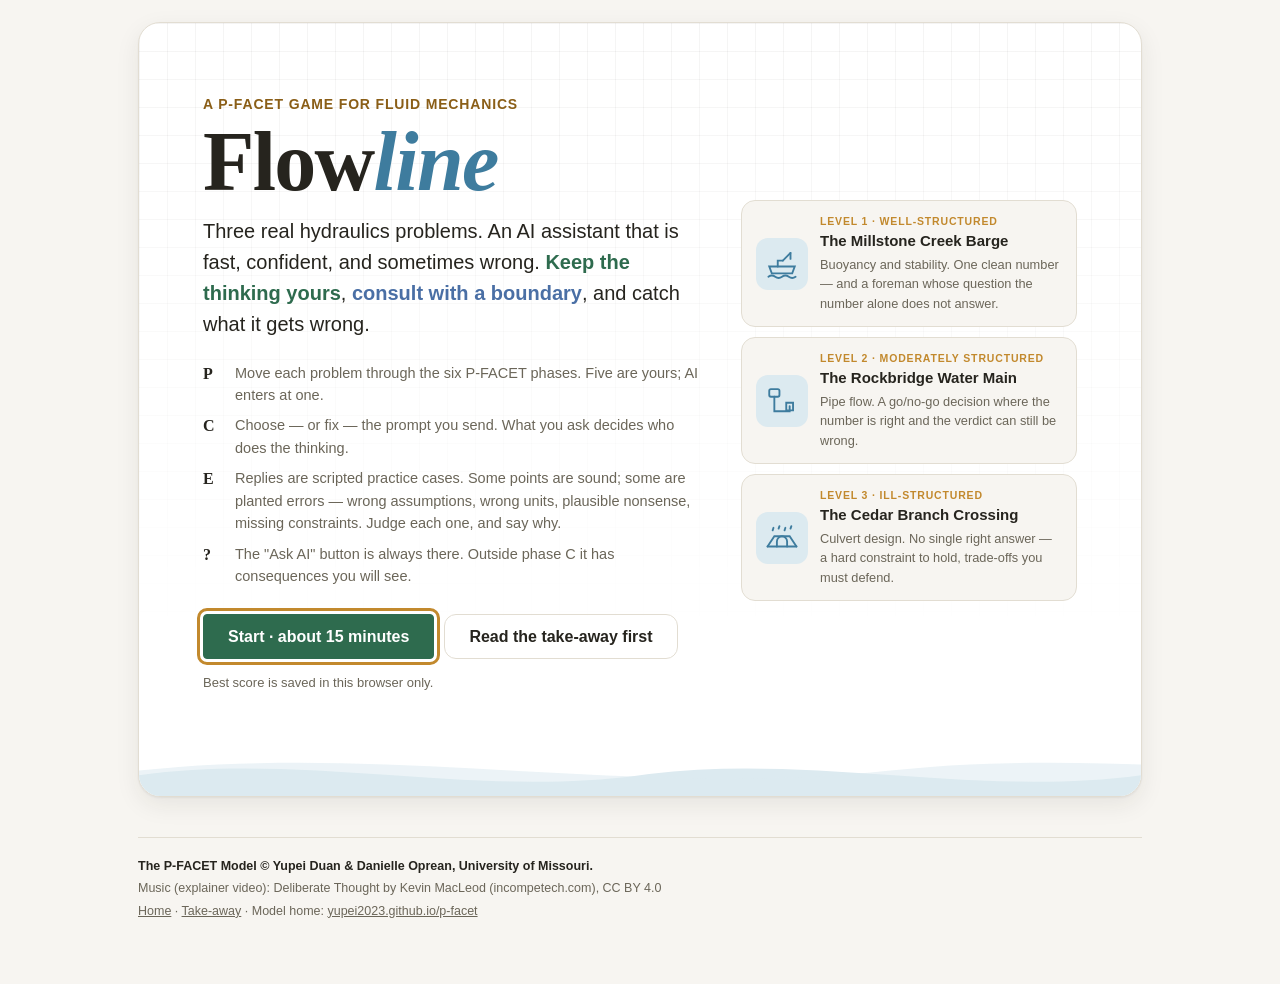
==== commit 2381fbbb: "Revert "Publish simplified single-scenario P-FACET fluid mechanics site" This reverts commit 53ab832" ====
--- a/docs/game.html
+++ b/docs/game.html
@@ -3,16 +3,17 @@
 <head>
 <meta charset="utf-8">
 <meta name="viewport" content="width=device-width, initial-scale=1">
-<title>Flowline · P-FACET for Simple Fluid Mechanics</title>
-<meta name="description" content="Flowline: one real fluid-mechanics problem — a hydrant flow test — a scripted AI assistant whose reply contains a planted error, and a practice score for the work you keep. About 9 minutes. A P-FACET game for civil engineering students.">
+<title>Flowline · a P-FACET game</title>
+<meta name="description" content="Flowline: three real fluid-mechanics problems, a scripted AI assistant whose replies contain planted errors, and a practice score for the work you keep. A P-FACET game for civil engineering students.">
 <link rel="stylesheet" href="assets/site.css">
-<link rel="stylesheet" href="game.css?v=4">
+<link rel="stylesheet" href="game.css?v=3">
 </head>
 <body>
 <div id="app">
   <header class="hud" id="hud" hidden>
-    <a class="brand" id="homeLink" href="index.html" title="Back to the site home"><span class="dot" aria-hidden="true">P</span>Flowline <small>P-FACET for Simple Fluid Mechanics</small></a>
+    <a class="brand" id="homeLink" href="index.html" title="Back to the site home"><span class="dot" aria-hidden="true">P</span>Flowline <small>P-FACET</small></a>
     <div class="mid">
+      <span class="scen" id="scenLabel">Flowline</span>
       <div class="track" id="track" aria-label="Phase progress" role="img"></div>
     </div>
     <div class="meter" aria-label="Practice points kept and given">
@@ -24,19 +25,18 @@
       <button class="askai" id="askAI" type="button" aria-label="Ask AI"><span class="led" aria-hidden="true"></span>Ask AI</button>
       <button class="evid" id="evidenceBtn" type="button" aria-controls="tray" aria-expanded="false" title="Opens at A" disabled>Evidence</button>
     </div>
-    <!-- Its own row. On one row the five fixed blocks starve the middle column and the name renders at zero width. -->
-    <span class="scen" id="scenLabel">Flowline</span>
   </header>
 
   <main class="stage" id="stage"></main>
 
   <footer class="game-footer">
     <p class="credit">The P-FACET Model © Yupei Duan &amp; Danielle Oprean, University of Missouri.</p>
-      <p><a href="index.html">Home</a> · <a href="takeaway.html">Take-away</a> · Model home: <a href="https://yupei2023.github.io/p-facet">yupei2023.github.io/p-facet</a></p>
+    <p>Music (explainer video): Deliberate Thought by Kevin MacLeod (incompetech.com), CC BY 4.0</p>
+    <p><a href="index.html">Home</a> · <a href="takeaway.html">Take-away</a> · Model home: <a href="https://yupei2023.github.io/p-facet">yupei2023.github.io/p-facet</a></p>
   </footer>
 </div>
 <aside id="tray" class="tray" hidden aria-label="Evidence tray"></aside>
 <div class="pops" id="pops" aria-hidden="true"></div>
-<script src="game.js?v=4"></script>
+<script src="game.js?v=3"></script>
 </body>
 </html>
--- a/docs/assets/site.css
+++ b/docs/assets/site.css
@@ -1,4 +1,4 @@
-/* P-FACET for Simple Fluid Mechanics — shared design system
+/* P-FACET for Fluid Mechanics — shared design system
    The palette IS the pedagogy: green = learner-owned, blue = AI's bounded role (C only),
    amber = the problem anchor (P), red = substitutive use / warnings. Never reassign.
    --anchor-text / --ai-text are darker cuts of the same two hues, for text under 24 px only. */
--- a/docs/game.css
+++ b/docs/game.css
@@ -1,34 +1,22 @@
 /* Flowline — a P-FACET game for fluid mechanics. Builds on assets/site.css tokens. */
 
-/* One number for the sticky header's height: the pinned reply line and every scroll-into-view offset key off it. */
-:root{--hud-h:84px}
-/* `overflow-x:hidden` on body computes overflow-y to `auto`, which turns body into a scroll container that never scrolls —
-   and every position:sticky inside it then sticks to a scrollport that never moves, i.e. does not stick at all. `clip` clamps
-   the same horizontal overflow without creating a scrollport, so the sticky header, the pinned reply line and any future
-   sticky element actually work. `hidden` stays as the fallback for engines without `clip`. */
 body{overflow-x:hidden}
-@supports (overflow:clip){ body{overflow-x:clip} }
 #app{max-width:1040px; margin:0 auto; padding:0 18px 60px; min-height:100vh; display:flex; flex-direction:column}
 
 /* ============ HUD ============ */
-/* Explicit areas, not auto-placement: the scenario name gets a row of its own. Sharing the middle column with the phase
-   track left it 0 px wide at a 1280 px viewport — present in the DOM, never visible on screen. */
 .hud{
-  position:sticky; top:0; z-index:20; margin:0 -18px; padding:8px 18px;
+  position:sticky; top:0; z-index:20; margin:0 -18px; padding:10px 18px;
   background:color-mix(in srgb, var(--bg) 86%, transparent); backdrop-filter:blur(10px); -webkit-backdrop-filter:blur(10px);
   border-bottom:1px solid var(--line);
   display:grid; grid-template-columns:auto 1fr auto auto auto; gap:14px; align-items:center;
-  grid-template-areas:"brand mid meter score tools" "scen scen scen scen scen";
-  row-gap:2px;
-}
-.hud .brand{grid-area:brand} .hud .mid{grid-area:mid} .hud .meter{grid-area:meter} .hud .score{grid-area:score} .hud .tools{grid-area:tools} .hud .scen{grid-area:scen}
+}
 @supports not (background:color-mix(in srgb, red 50%, blue)){ .hud{background:var(--bg)} }
 .hud[hidden]{display:none}
 .hud .brand{font-family:var(--serif); font-weight:700; font-size:17px; color:var(--ink); text-decoration:none; white-space:nowrap; display:flex; align-items:center; gap:8px}
 .hud .brand .dot{width:22px; height:22px; border-radius:50%; background:var(--anchor-soft); border:2px solid var(--anchor); display:inline-grid; place-items:center; font-size:12px; color:var(--anchor)}
 .hud .brand small{font-family:var(--sans); font-weight:600; font-size:11.5px; color:var(--muted); margin-left:2px}
 .hud .mid{display:flex; align-items:center; gap:14px; justify-content:center; min-width:0}
-.hud .scen{font-size:12px; line-height:1.25; color:var(--muted); font-weight:600; text-align:center; white-space:nowrap; overflow:hidden; text-overflow:ellipsis; min-width:0}
+.hud .scen{font-size:12.5px; color:var(--muted); font-weight:600; white-space:nowrap; overflow:hidden; text-overflow:ellipsis}
 .track{display:flex; gap:4px}
 .track span{
   width:30px; height:30px; border-radius:50%; display:grid; place-items:center;
@@ -40,13 +28,8 @@
 .track span.done.c{border-color:var(--ai); color:var(--ai); background:var(--ai-soft)}
 .track span.cur{transform:scale(1.22); border-color:var(--ink); color:var(--ink); background:var(--surface); box-shadow:0 0 0 3px var(--anchor-soft)}
 .track span.given{border-color:var(--risk); color:var(--risk); background:var(--risk-soft)}
-/* min-width 210, not 150: at two digits each the counter reads "70 kept · 12 given", and with the label it exactly filled a
-   150 px box — the two spans touched and rendered as "PRACTICE POINTS70 kept". The gap keeps them apart at every count. */
-.hud .meter{display:flex; flex-direction:column; gap:3px; min-width:224px}
-.hud .meter .lab{display:flex; justify-content:space-between; gap:10px; font-size:10.5px; letter-spacing:.08em; text-transform:uppercase; font-weight:700; color:var(--muted)}
-/* The counter never shrinks or wraps; the label ellipsises first. Collision is then impossible at any width. */
-.hud .meter .lab .g{flex:0 1 auto; min-width:0; overflow:hidden; text-overflow:ellipsis; white-space:nowrap}
-.hud .meter .lab #meterPct{flex:none; letter-spacing:.02em; white-space:nowrap; font-variant-numeric:tabular-nums}
+.hud .meter{display:flex; flex-direction:column; gap:3px; min-width:150px}
+.hud .meter .lab{display:flex; justify-content:space-between; font-size:10.5px; letter-spacing:.08em; text-transform:uppercase; font-weight:700; color:var(--muted)}
 .hud .meter .lab .g{color:var(--learner)} .hud .meter .lab .r{color:var(--risk)}
 .bar{height:8px; border-radius:999px; background:var(--risk-soft); overflow:hidden; position:relative}
 .bar i{display:block; height:100%; background:linear-gradient(90deg, var(--learner), color-mix(in srgb, var(--learner) 70%, #fff)); border-radius:999px; width:100%; transition:width .6s cubic-bezier(.2,.8,.2,1)}
@@ -63,11 +46,10 @@
 @keyframes led{0%{box-shadow:0 0 0 0 color-mix(in srgb, var(--ai) 55%, transparent)} 70%{box-shadow:0 0 0 7px transparent} 100%{box-shadow:0 0 0 0 transparent}}
 .hud .askai.hot{background:var(--ai); color:#fff}
 @media (max-width:860px){
-  .hud{grid-template-columns:1fr auto; grid-template-areas:none; row-gap:8px}   /* narrow layout is placed explicitly further down */
-  .hud .mid{justify-content:space-between}
+  .hud{grid-template-columns:1fr auto; row-gap:8px}
+  .hud .mid{grid-column:1 / -1; justify-content:space-between}
   .hud .meter{min-width:0; flex:1}
-  .hud .scen{display:none}   /* the phase track carries the context on a phone; the name is on the intro screen and in the title */
-  .hud .brand small{display:none}   /* the full site name is in the title and the footer; the HUD keeps the short mark */
+  .hud .scen{display:none}
 }
 @media (max-width:520px){ .track span{width:26px; height:26px; font-size:12px} }
 
@@ -96,16 +78,8 @@
 
 .two{display:grid; grid-template-columns:1fr 340px; gap:22px; align-items:start}
 @media (max-width:860px){ .two{grid-template-columns:1fr} }
-/* Static on purpose. The brief runs to about 1000 px — sketch, four givens, what-you-keep, deliverable, then the trail — so
-   pinning it would put two thirds of it permanently out of reach on a laptop. It scrolls with the page; the one line phase E
-   must keep in view while the second claim is judged is pinned on its own below. */
-.side{position:static}
-/* Phase E: the reply's own first sentence, pinned, so it stays readable while the second claim is judged. */
-.reply-pin{position:sticky; top:var(--hud-h); z-index:6; margin:0 0 12px; padding:8px 12px; border-radius:10px; font-size:13px; line-height:1.45;
-  background:var(--surface); border:1px solid var(--line); border-left:4px solid var(--ai); color:var(--ink); box-shadow:var(--shadow)}
-.reply-pin b{font-family:var(--serif)}
-.reply-pin .pin-open{font:inherit; font-size:12px; font-weight:700; color:var(--ai); background:none; border:0; padding:0 0 0 6px; cursor:pointer; text-decoration:underline; white-space:nowrap}
-@media (max-width:860px){ .reply-pin{position:static} }
+.side{position:sticky; top:84px}
+@media (max-width:860px){ .side{position:static} }
 .brief{background:var(--surface); border:1px solid var(--line); border-radius:14px; padding:16px 18px; font-size:14px}
 .brief h4{margin:0 0 6px; font-size:11px; letter-spacing:.1em; text-transform:uppercase; color:var(--muted)}
 .brief ul{margin:0; padding-left:18px} .brief li{margin:2px 0}
@@ -388,7 +362,7 @@
 .track span.leaky{border-color:var(--anchor); color:var(--anchor); background:var(--anchor-soft)}
 .own .row .bar.leaky i{background:var(--anchor)}
 .loss.soft{background:var(--anchor-soft)} .loss.soft b, .loss.soft .pts{color:var(--anchor)}
-.claim{scroll-margin-top:calc(var(--hud-h) + 12px)}
+.claim{scroll-margin-top:96px}
 .claim .verdicts .vlab{align-self:center; font-size:11px; letter-spacing:.08em; text-transform:uppercase; font-weight:700; color:var(--muted); margin-right:4px}
 .claim.uninv{border-style:dashed; border-color:var(--anchor)}
 .claim.uninv .n{color:var(--anchor)}
@@ -413,19 +387,16 @@
 .intro .goal.keep{background:var(--learner-soft); border-left-color:var(--learner)}
 .brief .note.keep b{color:var(--learner)}
 .debrief-sub{font-size:15.5px; color:var(--muted); margin:0 0 18px}
-/* Every rule here is scoped to .dims. Bare `.dim` also matches an answered option button — the game adds the class `dim` to
-   mean "dimmed" — and an unscoped rule was overriding those buttons' 48 px left padding down to 16 px, dropping the number
-   chip on top of the option's first word on every screen after an answer. */
 .dims{display:grid; gap:8px; margin-top:10px}
-.dims .dim{display:grid; grid-template-columns:1fr; gap:2px; padding:10px 12px 10px 16px; border-radius:10px; background:var(--chip); border-left:4px solid var(--line); font-size:14px; opacity:1}
-.dims .dim .dlab{font-size:10.5px; letter-spacing:.08em; text-transform:uppercase; font-weight:700; color:var(--muted)}
-.dims .dim .dstate{font-weight:650}
-.dims .dim .dev{font-size:12.8px; color:var(--muted)}
-.dims .dim.yes{border-left-color:var(--learner); background:var(--learner-soft)} .dims .dim.yes .dstate{color:var(--learner)}
-.dims .dim.partial{border-left-color:var(--anchor); background:var(--anchor-soft)} .dims .dim.partial .dstate{color:var(--anchor)}
-.dims .dim.no{border-left-color:var(--risk); background:var(--risk-soft)} .dims .dim.no .dstate{color:var(--risk)}
-.dims .dim.na{border-left-color:var(--line); background:var(--chip)} .dims .dim.na .dstate{color:var(--muted)}
-@media (min-width:640px){ .dims .dim{grid-template-columns:210px 1fr; column-gap:14px} .dims .dim .dlab{align-self:center} .dims .dim .dev{grid-column:2} }
+.dim{display:grid; grid-template-columns:1fr; gap:2px; padding:10px 12px 10px 16px; border-radius:10px; background:var(--chip); border-left:4px solid var(--line); font-size:14px}
+.dim .dlab{font-size:10.5px; letter-spacing:.08em; text-transform:uppercase; font-weight:700; color:var(--muted)}
+.dim .dstate{font-weight:650}
+.dim .dev{font-size:12.8px; color:var(--muted)}
+.dim.yes{border-left-color:var(--learner); background:var(--learner-soft)} .dim.yes .dstate{color:var(--learner)}
+.dim.partial{border-left-color:var(--anchor); background:var(--anchor-soft)} .dim.partial .dstate{color:var(--anchor)}
+.dim.no{border-left-color:var(--risk); background:var(--risk-soft)} .dim.no .dstate{color:var(--risk)}
+.dim.na{border-left-color:var(--line); background:var(--chip)} .dim.na .dstate{color:var(--muted)}
+@media (min-width:640px){ .dim{grid-template-columns:210px 1fr; column-gap:14px} .dim .dlab{align-self:center} .dim .dev{grid-column:2} }
 .tech-list{display:grid; gap:6px; margin-top:8px}
 .tech{display:grid; grid-template-columns:auto 1fr; gap:10px; align-items:start; font-size:14px; padding:8px 12px; border-radius:10px; background:var(--anchor-soft)}
 .tech code{font-family:var(--mono); font-size:12px; color:var(--anchor); background:var(--surface); padding:2px 6px; border-radius:6px; white-space:nowrap}
@@ -445,11 +416,6 @@
 .mytrail details.reply-full .q{font-family:var(--mono); font-size:12px; background:var(--chip); border-radius:8px; padding:6px 8px; margin-top:4px; white-space:pre-wrap; border-top:none}
 .panel.reply-full{margin:0 0 14px; border:1px solid var(--line); border-radius:14px; padding:8px 12px; background:var(--surface)}
 .panel.reply-full .chat{margin-top:8px}
-/* Phase C: the learner's attempt, attached to the request ONCE above the options instead of restated inside each one. */
-details.attach{margin:0 0 12px; border:1px solid var(--line); border-radius:14px; padding:8px 12px; background:var(--surface)}
-details.attach summary{cursor:pointer; font-size:12.5px; color:var(--ai); font-weight:700; letter-spacing:.04em}
-details.attach summary:focus-visible{outline:2px solid var(--ai); outline-offset:2px; border-radius:4px}
-details.attach .q{font-family:var(--mono); font-size:12.6px; background:var(--chip); border-radius:8px; padding:8px 10px; margin-top:8px; white-space:pre-wrap}
 .msg.bot .line{margin-top:6px}
 .msg.bot .who + .line{margin-top:0}
 .msg.bot .foot-note{margin-top:8px; font-size:12.5px; color:var(--muted)}
@@ -482,7 +448,7 @@
   .hud .askai, .hud .evid{padding-inline:10px}
 }
 .two > *{min-width:0}
-.worked .q, .tr .q, .dims .dim .dev{overflow-wrap:anywhere}
+.worked .q, .tr .q, .dim .dev{overflow-wrap:anywhere}
 .track span.ret{position:relative}
 .track span.ret::after{content:'↩'; position:absolute; right:-7px; top:-7px; width:15px; height:15px; border-radius:50%; background:var(--ai); color:#fff; font:700 10px/15px var(--sans); text-align:center}
 
@@ -547,7 +513,10 @@
 .plan-fields label{display:grid; gap:4px}
 .plan-fields label > span{font-size:11px; letter-spacing:.08em; text-transform:uppercase; font-weight:700; color:var(--muted)}
 .plan-fields textarea.free{min-height:0}
-/* .example — the plan screen's self-check block — retired when the three fields folded into the debrief; the placeholders model the answers in place. */
+.example{margin:14px 0; padding:12px 14px; border-radius:12px; background:var(--anchor-soft); border-left:4px solid var(--anchor); font-size:14px}
+.example .lbl{font-size:11px; letter-spacing:.08em; text-transform:uppercase; font-weight:700; color:var(--anchor); margin-bottom:6px}
+.example div{margin:3px 0}
+.example .note{margin:8px 0 0; font-size:13px; color:var(--muted)}
 .plan-box .note{font-size:13px; color:var(--muted); margin:0 0 8px}
 .plan-box .plan{font-style:normal; font-family:var(--sans); font-size:15px}
 .plan-box .plan div{margin:4px 0}
@@ -564,10 +533,7 @@
   .hud, .pops, .confetti, .actions, .tray, .gapbar, .repair .btn, .modal-bg, .keep-note{display:none !important}
   body, .stage, .brief, .mytrail, .rank{background:#fff !important; color:#000 !important; box-shadow:none}
   .two{grid-template-columns:1fr}
-  .tr, .claim, .dims .dim{break-inside:avoid}
-  details.reply-full, details.reply-full > *, details.attach, details.attach > *{display:block} details.reply-full summary, details.attach summary{display:none}
+  .tr, .claim, .dim{break-inside:avoid}
+  details.reply-full, details.reply-full > *{display:block} details.reply-full summary{display:none}
   .reply-full, .q{display:block}
 }
-
-.title .scen-art{background:var(--bg); border:1px solid var(--line); border-radius:14px; padding:10px}
-.title .scen-art svg{width:100%; height:auto; display:block}
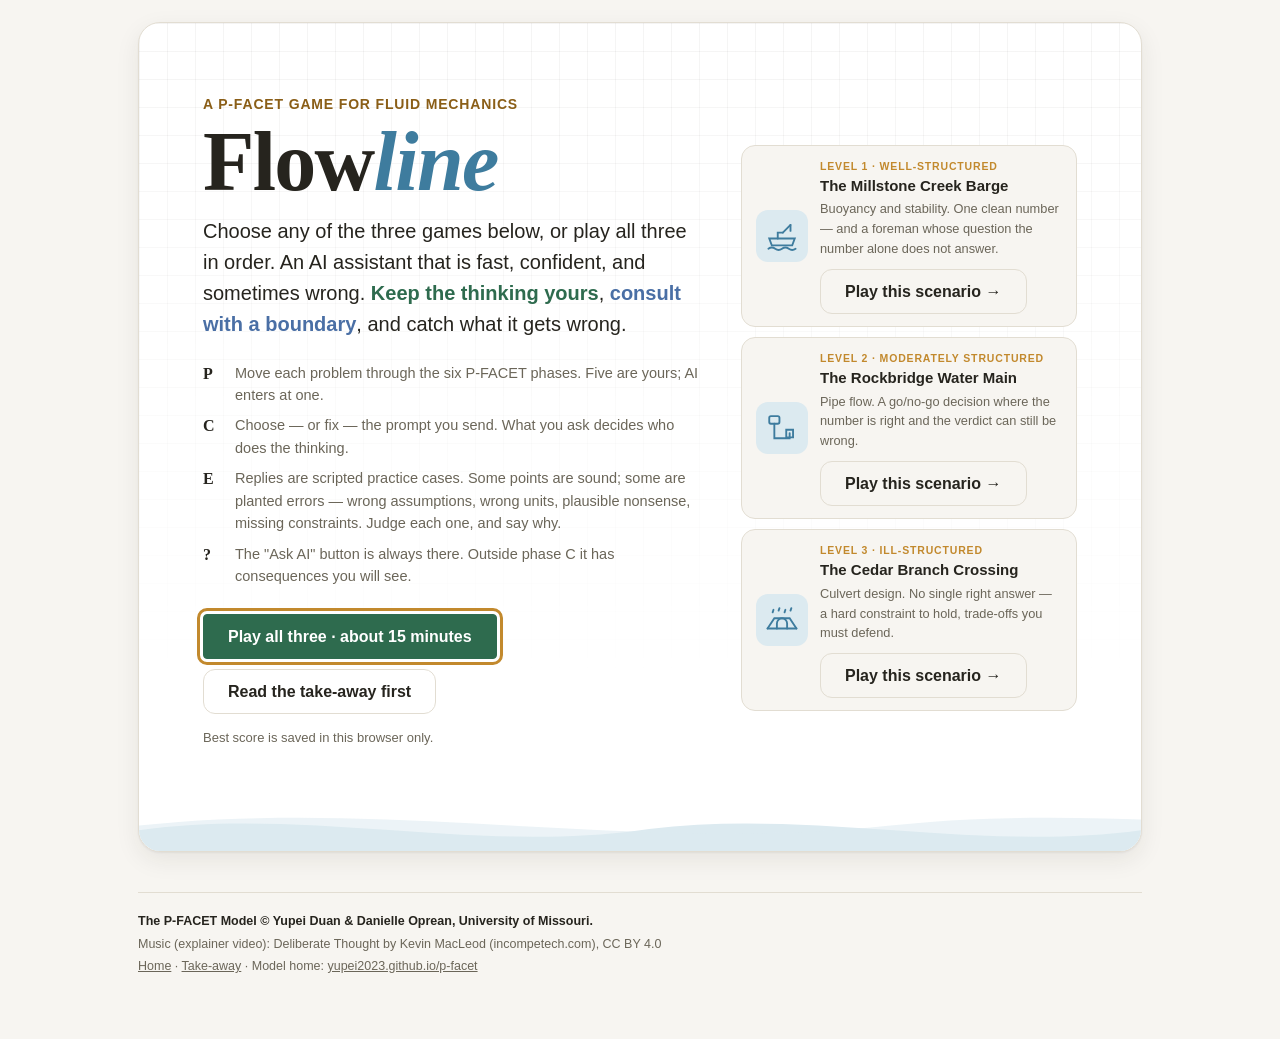
==== commit 56e76b5b: "Allow learners to choose any Flowline scenario independently" ====
--- a/docs/game.html
+++ b/docs/game.html
@@ -37,6 +37,6 @@
 </div>
 <aside id="tray" class="tray" hidden aria-label="Evidence tray"></aside>
 <div class="pops" id="pops" aria-hidden="true"></div>
-<script src="game.js?v=3"></script>
+<script src="game.js?v=3-choice"></script>
 </body>
 </html>
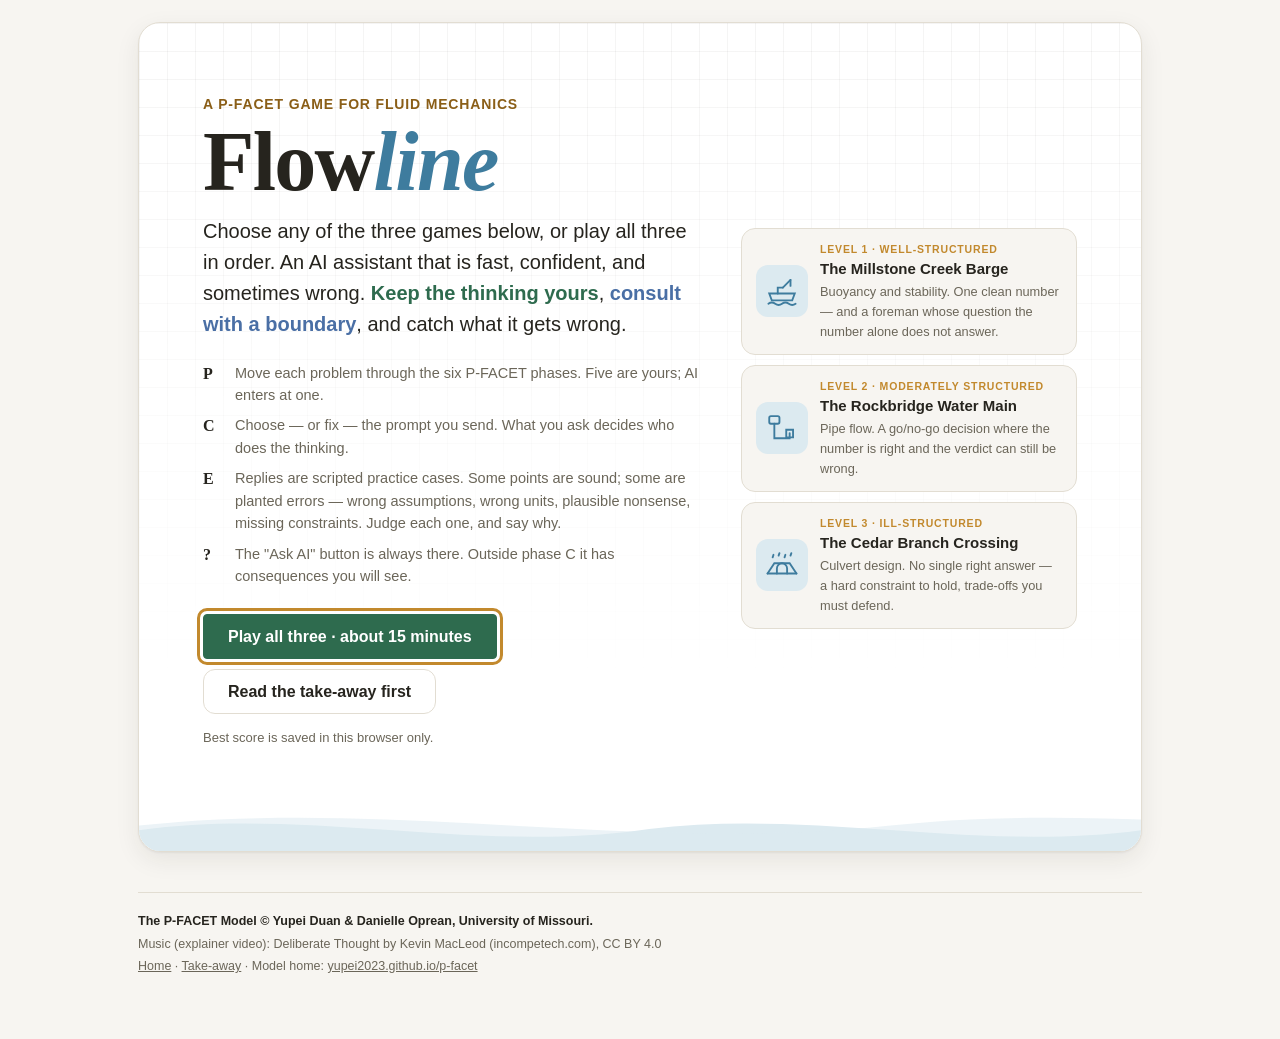
==== commit 02624546: "Make entire scenario cards clickable with hover and focus feedback" ====
--- a/docs/game.html
+++ b/docs/game.html
@@ -6,7 +6,7 @@
 <title>Flowline · a P-FACET game</title>
 <meta name="description" content="Flowline: three real fluid-mechanics problems, a scripted AI assistant whose replies contain planted errors, and a practice score for the work you keep. A P-FACET game for civil engineering students.">
 <link rel="stylesheet" href="assets/site.css">
-<link rel="stylesheet" href="game.css?v=3">
+<link rel="stylesheet" href="game.css?v=3-cards">
 </head>
 <body>
 <div id="app">
@@ -37,6 +37,6 @@
 </div>
 <aside id="tray" class="tray" hidden aria-label="Evidence tray"></aside>
 <div class="pops" id="pops" aria-hidden="true"></div>
-<script src="game.js?v=3-choice"></script>
+<script src="game.js?v=3-cards"></script>
 </body>
 </html>
--- a/docs/game.css
+++ b/docs/game.css
@@ -271,11 +271,13 @@
 .waves svg.back{position:absolute; inset:0; opacity:.55; animation-duration:22s; animation-direction:reverse}
 @keyframes drift{from{transform:translateX(0)} to{transform:translateX(-50%)}}
 .scen-list{display:grid; gap:10px}
-.scen-card{display:grid; grid-template-columns:52px 1fr; gap:12px; align-items:center; background:var(--bg); border:1px solid var(--line); border-radius:14px; padding:12px 14px}
+.scen-card{width:100%; text-align:left; font:inherit; color:var(--ink); cursor:pointer; transition:background .18s ease, border-color .18s ease, box-shadow .18s ease; display:grid; grid-template-columns:52px 1fr; gap:12px; align-items:center; background:var(--bg); border:1px solid var(--line); border-radius:14px; padding:12px 14px}
 .scen-card .ico{width:52px; height:52px; border-radius:12px; background:var(--water-soft); display:grid; place-items:center; color:var(--water)}
 .scen-card .ico svg{width:34px; height:34px}
-.scen-card h4{margin:0; font-size:15px} .scen-card p{margin:2px 0 0; font-size:12.8px; color:var(--muted)}
-.scen-card .lvl{font-size:10.5px; letter-spacing:.08em; text-transform:uppercase; font-weight:700; color:var(--anchor)}
+.scen-card .scen-title{display:block; margin:0; font-size:15px; font-weight:700} .scen-card .scen-blurb{display:block; margin:2px 0 0; font-size:12.8px; color:var(--muted)}
+.scen-card:hover{background:var(--water-soft); border-color:var(--water); box-shadow:0 3px 12px var(--water-soft)}
+.scen-card:focus-visible{outline:3px solid var(--water); outline-offset:3px; background:var(--water-soft)}
+.scen-card .lvl{display:block;font-size:10.5px; letter-spacing:.08em; text-transform:uppercase; font-weight:700; color:var(--anchor)}
 
 /* ============ scenario intro ============ */
 .intro{display:grid; grid-template-columns:1fr 1fr; gap:26px; align-items:center}
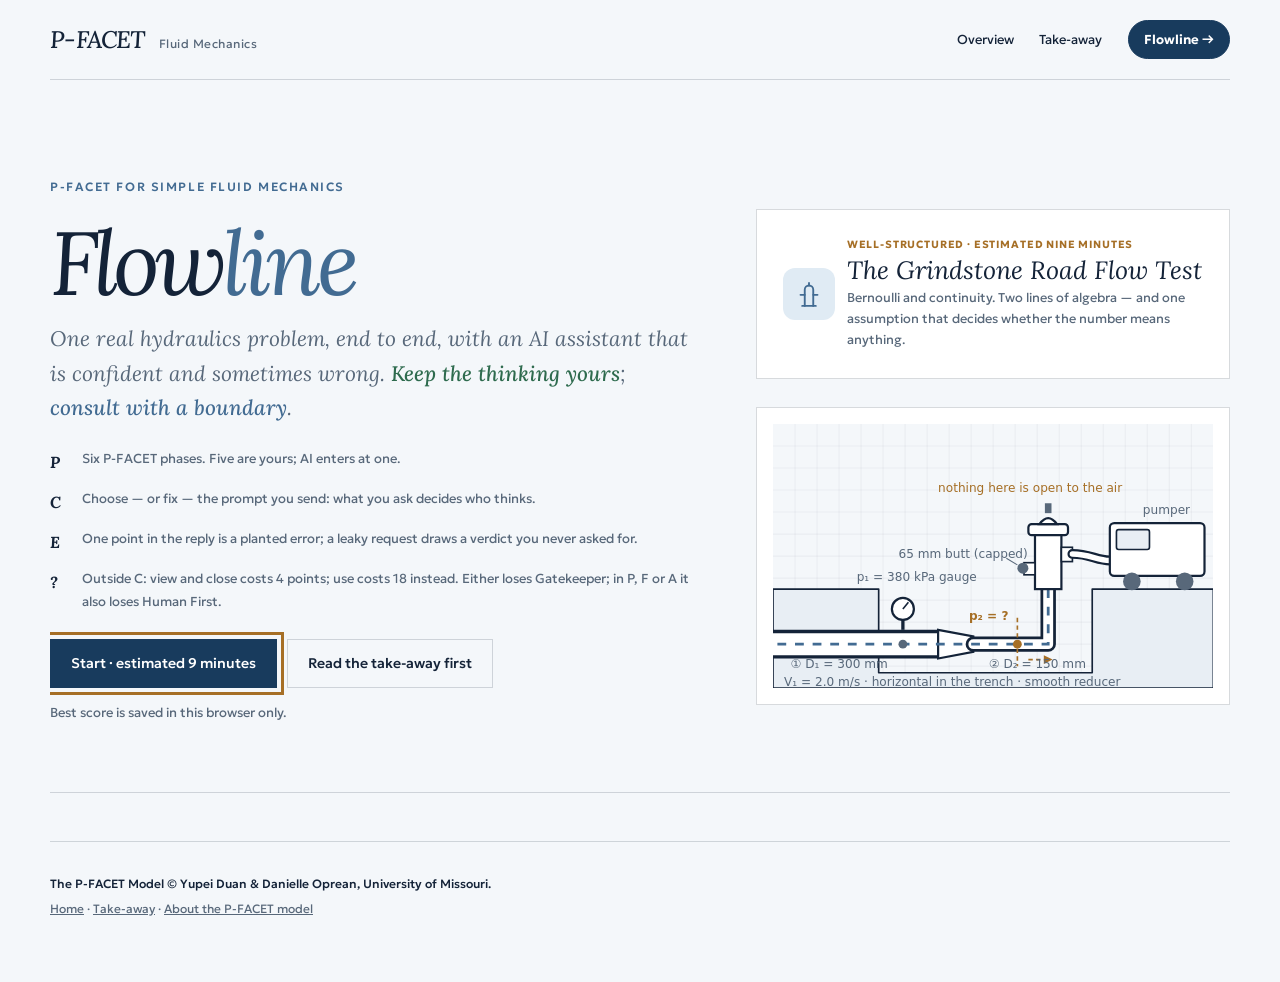
==== commit 8d894914: "Publish reviewed P-FACET learning site with focused styling" ====
--- a/docs/game.html
+++ b/docs/game.html
@@ -3,17 +3,30 @@
 <head>
 <meta charset="utf-8">
 <meta name="viewport" content="width=device-width, initial-scale=1">
-<title>Flowline · a P-FACET game</title>
-<meta name="description" content="Flowline: three real fluid-mechanics problems, a scripted AI assistant whose replies contain planted errors, and a practice score for the work you keep. A P-FACET game for civil engineering students.">
-<link rel="stylesheet" href="assets/site.css">
-<link rel="stylesheet" href="game.css?v=3-cards">
+<title>Flowline · P-FACET for Simple Fluid Mechanics</title>
+<meta name="description" content="Flowline: one real fluid-mechanics problem — a hydrant flow test — a scripted AI assistant whose reply contains a planted error, and a practice score for the work you keep. Estimated 9 minutes; not yet timed with students. A P-FACET game for civil engineering students.">
+<link rel="preload" href="assets/fonts/Lora.ttf" as="font" type="font/ttf" crossorigin>
+<link rel="preload" href="assets/fonts/Geologica.ttf" as="font" type="font/ttf" crossorigin>
+<link rel="stylesheet" href="assets/site.css?v=7">
+<link rel="stylesheet" href="game.css?v=6">
+<link rel="alternate" hreflang="en" href="game.html">
+<link rel="alternate" hreflang="zh-CN" href="zh/game.html">
 </head>
-<body>
+<body class="flowline-page">
+<a class="skip-link" href="#stage">Skip to content</a>
 <div id="app">
+<header class="site-header">
+  <a class="project-identity" href="index.html" aria-label="P-FACET for Fluid Mechanics overview"><strong>P-FACET</strong><span>Fluid Mechanics</span></a>
+  <nav class="project-nav" aria-label="Project navigation">
+    <a href="index.html">Overview</a>
+    <a href="takeaway.html">Take-away</a>
+    <a class="nav-play" href="game.html" aria-current="page">Flowline <span aria-hidden="true">→</span></a>
+    <a class="language-switch" hidden href="zh/game.html" lang="zh-CN" hreflang="zh-CN">中文</a>
+  </nav>
+</header>
   <header class="hud" id="hud" hidden>
-    <a class="brand" id="homeLink" href="index.html" title="Back to the site home"><span class="dot" aria-hidden="true">P</span>Flowline <small>P-FACET</small></a>
+    <a class="brand" id="homeLink" href="index.html" title="Back to the site home"><span class="dot" aria-hidden="true">P</span>Flowline <small>P-FACET for Simple Fluid Mechanics</small></a>
     <div class="mid">
-      <span class="scen" id="scenLabel">Flowline</span>
       <div class="track" id="track" aria-label="Phase progress" role="img"></div>
     </div>
     <div class="meter" aria-label="Practice points kept and given">
@@ -25,18 +38,19 @@
       <button class="askai" id="askAI" type="button" aria-label="Ask AI"><span class="led" aria-hidden="true"></span>Ask AI</button>
       <button class="evid" id="evidenceBtn" type="button" aria-controls="tray" aria-expanded="false" title="Opens at A" disabled>Evidence</button>
     </div>
+    <!-- Its own row. On one row the five fixed blocks starve the middle column and the name renders at zero width. -->
+    <span class="scen" id="scenLabel">Flowline</span>
   </header>
 
-  <main class="stage" id="stage"></main>
+  <main class="stage" id="stage" tabindex="-1"></main>
 
   <footer class="game-footer">
     <p class="credit">The P-FACET Model © Yupei Duan &amp; Danielle Oprean, University of Missouri.</p>
-    <p>Music (explainer video): Deliberate Thought by Kevin MacLeod (incompetech.com), CC BY 4.0</p>
-    <p><a href="index.html">Home</a> · <a href="takeaway.html">Take-away</a> · Model home: <a href="https://yupei2023.github.io/p-facet">yupei2023.github.io/p-facet</a></p>
+      <p><a href="index.html">Home</a> · <a href="takeaway.html">Take-away</a> · <a href="https://yupei2023.github.io/p-facet">About the P-FACET model</a></p>
   </footer>
 </div>
 <aside id="tray" class="tray" hidden aria-label="Evidence tray"></aside>
 <div class="pops" id="pops" aria-hidden="true"></div>
-<script src="game.js?v=3-cards"></script>
+<script src="game.js?v=5"></script>
 </body>
 </html>
--- a/docs/assets/site.css
+++ b/docs/assets/site.css
@@ -1,135 +1,81 @@
-/* P-FACET for Fluid Mechanics — shared design system
-   The palette IS the pedagogy: green = learner-owned, blue = AI's bounded role (C only),
-   amber = the problem anchor (P), red = substitutive use / warnings. Never reassign.
-   --anchor-text / --ai-text are darker cuts of the same two hues, for text under 24 px only. */
+/* Shared visual language from Yupei Duan's personal website.
+   Phase colors retain their meanings: learner green, consultation blue,
+   problem amber, and substitutive use / warnings red. */
+@font-face{font-family:"Lora";src:url("fonts/Lora.ttf") format("truetype");font-weight:400 700;font-display:swap}
+@font-face{font-family:"Geologica";src:url("fonts/Geologica.ttf") format("truetype");font-weight:100 900;font-display:swap}
+:root{
+  --bg:#f4f7fa;--surface:#fff;--ink:#142338;--muted:#58687a;
+  --line:rgba(20,35,56,.17);--chip:#e8eef4;
+  --brand:#183b5d;--brand-accent:#426b92;--night:#0b1b2d;--sage:#c2d5e7;
+  --learner:#2e6b4e;--learner-soft:#e8f0eb;
+  --ai:#426b92;--ai-soft:#e7eef6;--ai-text:#294f73;
+  --anchor:#a66f26;--anchor-soft:#f5eddf;--anchor-text:#82531a;
+  --risk:#a04436;--risk-soft:#f5e8e4;
+  --water:#426b92;--water-soft:#e0ebf4;
+  --shadow:0 12px 32px rgba(11,27,45,.07);--grid:rgba(20,35,56,.045);
+  --serif:"Lora",Georgia,serif;
+  --sans:"Geologica","Helvetica Neue",Arial,sans-serif;
+  --mono:ui-monospace,SFMono-Regular,Menlo,Consolas,"Liberation Mono",monospace;
+  --fs-label:12px;--fs-small:14px;--fs-body:16px;--fs-lead:20px;
+  --fs-h3:20px;--fs-h2:32px;--fs-h1:clamp(38px,6vw,72px);--fs-mono:14px;
+  --measure:65ch;--page-width:1180px;--gutter:clamp(20px,5vw,72px);
+  color-scheme:light;
+}
+*{box-sizing:border-box}
+html{scroll-behavior:smooth;scroll-padding-top:110px}
+body{margin:0;background:var(--bg);color:var(--ink);font-family:var(--sans);font-size:var(--fs-body);line-height:1.65}
+img{display:block;max-width:100%}
+a{color:var(--brand)}
+button{font:inherit}
+a:focus-visible,button:focus-visible,[tabindex]:focus-visible,input:focus-visible,textarea:focus-visible,summary:focus-visible{outline:3px solid var(--anchor);outline-offset:4px}
+main:focus{outline:none}
+.serif{font-family:var(--serif)}.mono{font-family:var(--mono)}
+.g{color:var(--learner)}.b{color:var(--ai)}.a{color:var(--anchor)}.r{color:var(--risk)}
+.sr-only{position:absolute;width:1px;height:1px;padding:0;margin:-1px;overflow:hidden;clip:rect(0,0,0,0);white-space:nowrap;border:0}
+.skip-link{position:fixed;z-index:100;top:16px;left:16px;padding:12px 18px;background:var(--brand);color:#fff;transform:translateY(-200%);text-decoration:none}
+.skip-link:focus{transform:translateY(0)}
 
-:root{
-  --bg:#F7F5F1; --surface:#FFFFFF; --ink:#26241E; --muted:#6B6659;
-  --line:#E2DDD2; --chip:#EFECE4;
-  --learner:#2E6B4E; --learner-soft:#E4EEE8;
-  --ai:#4A6FA5; --ai-soft:#E6ECF5; --ai-text:#3D5F91;
-  --anchor:#C2892D; --anchor-soft:#F5EAD6; --anchor-text:#8A5E17;
-  --risk:#A84B3A; --risk-soft:#F3E2DD;
-  --water:#3E7C9E; --water-soft:#DCEAF0;
-  --shadow:0 1px 2px rgba(38,36,30,.06), 0 8px 24px rgba(38,36,30,.08);
-  --grid:rgba(38,36,30,.055);
-  --serif:"Iowan Old Style","Palatino Linotype",Palatino,"Book Antiqua",Georgia,serif;
-  --sans:-apple-system,BlinkMacSystemFont,"Segoe UI",Roboto,"Helvetica Neue",Arial,sans-serif;
-  --mono:ui-monospace,SFMono-Regular,Menlo,Consolas,"Liberation Mono",monospace;
-  /* type scale — nothing on screen below --fs-label; serif is display-only (>= 22px) */
-  --fs-label:14px;   /* caps labels: You / You + AI, .eyebrow, strip words, time chips */
-  --fs-small:15px;   /* captions, quoted examples, error-chip text, footer, counter, Copy */
-  --fs-body:17px;    /* everything read as a sentence */
-  --fs-lead:19px;    /* the one lede under each h1 */
-  --fs-h3:18px;      /* sans 650 */
-  --fs-h2:26px;      /* serif 600 */
-  --fs-h1:clamp(32px,4.5vw,44px);
-  --fs-mono:14.5px;  /* prompts only */
-  --measure:62ch;
-  color-scheme:light dark;
+/* Project identity and navigation: focused on fluid-mechanics learning. */
+.site-header{position:sticky;z-index:30;top:0;display:flex;align-items:center;justify-content:space-between;gap:24px;min-height:76px;padding:12px var(--gutter);border-bottom:1px solid var(--line);background:rgba(244,247,250,.96);backdrop-filter:blur(14px);-webkit-backdrop-filter:blur(14px)}
+.project-identity{display:flex;align-items:baseline;flex-wrap:wrap;gap:4px 14px;color:var(--ink);text-decoration:none}
+.project-identity strong{font-family:var(--serif);font-size:24px;font-weight:500;letter-spacing:-.025em}
+.project-identity span{font-size:12px;color:var(--muted);letter-spacing:.04em}
+.project-nav{display:flex;align-items:center;gap:clamp(16px,2vw,28px)}
+.project-nav a{position:relative;padding:8px 0;color:var(--ink);font-size:13px;text-decoration:none;white-space:nowrap}
+.project-nav a:not(.nav-play)::after{content:"";position:absolute;left:0;right:0;bottom:3px;height:1px;background:var(--brand-accent);transform:scaleX(0);transform-origin:left;transition:transform .2s}
+.project-nav a:hover::after,.project-nav a[aria-current="page"]::after{transform:scaleX(1)}
+.project-nav a[aria-current="page"]{font-weight:650}
+.project-nav .nav-play{padding:8px 15px;border:1px solid var(--ink);border-radius:100px}
+.project-nav .nav-play:hover,.project-nav .nav-play[aria-current="page"]{background:var(--brand);border-color:var(--brand);color:#fff}
+
+.btn{display:inline-flex;align-items:center;justify-content:center;gap:18px;min-height:46px;padding:13px 20px;border:1px solid var(--line);border-radius:0;background:var(--surface);color:var(--ink);font:inherit;font-size:14px;font-weight:500;line-height:1.45;text-decoration:none;cursor:pointer;transition:background .18s,border-color .18s,color .18s}
+.btn:hover{border-color:var(--brand);background:var(--chip)}
+.btn.primary{background:var(--brand);border-color:var(--brand);color:#fff}
+.btn.primary:hover{background:var(--night);border-color:var(--night)}
+.btn.ai{background:var(--ai);border-color:var(--ai);color:#fff}
+.btn.ai:hover{background:var(--ai-text)}
+.btn.anchor{background:var(--anchor);border-color:var(--anchor);color:#fff}
+.btn.ghost{background:transparent}
+.btn.text-link{min-height:0;padding:7px 0;border:0;border-bottom:1px solid var(--brand);background:transparent;color:var(--brand);font-weight:600}
+.btn[disabled]{opacity:.5;cursor:not-allowed;transform:none;box-shadow:none}
+.eyebrow{margin:0 0 20px;font-family:var(--sans);font-size:12px;font-weight:550;line-height:1.5;letter-spacing:.13em;text-transform:uppercase;color:var(--brand-accent)}
+.card{padding:24px;border:1px solid var(--line);background:var(--surface)}
+.prompt{padding:14px 16px;border:1px solid var(--line);border-radius:0;background:var(--chip);font-family:var(--mono);font-size:var(--fs-mono);line-height:1.6}
+.site-footer{max-width:calc(var(--page-width) + 2*var(--gutter));margin:0 auto;padding:34px var(--gutter) 48px;border-top:1px solid var(--line);color:var(--muted);font-size:13px;line-height:1.7}
+.site-footer p{margin:4px 0;max-width:85ch}
+.site-footer .credit{color:var(--ink);font-weight:500}
+.site-footer a{color:var(--muted);text-underline-offset:4px}
+@media(max-width:720px){
+  .site-header{position:relative;flex-wrap:wrap;gap:8px;padding-block:14px}
+  .project-nav{width:100%;justify-content:space-between;gap:10px}
+  .project-nav a{font-size:12px}
+  .project-nav .nav-play{padding:7px 12px}
+  .eyebrow{font-size:11px}
+  :root{--fs-lead:18px;--fs-h2:28px}
 }
-@media (prefers-color-scheme: dark){
-  :root:not([data-theme="light"]){
-    --bg:#211F1B; --surface:#2A2823; --ink:#EAE6DC; --muted:#A39D8E;
-    --line:#3B382F; --chip:#333028;
-    --learner:#6FB392; --learner-soft:#26352D;
-    --ai:#8AA7D6; --ai-soft:#28303E; --ai-text:var(--ai);
-    --anchor:#D9A855; --anchor-soft:#3A3122; --anchor-text:var(--anchor);
-    --risk:#D08A79; --risk-soft:#3C2B26;
-    --water:#7FB3CC; --water-soft:#1F2E36;
-    --shadow:0 1px 2px rgba(0,0,0,.3), 0 8px 24px rgba(0,0,0,.35);
-    --grid:rgba(234,230,220,.06);
-  }
+@media(max-width:360px){.project-nav{gap:7px}.project-nav a{font-size:11px}.project-nav .nav-play{padding:6px 10px}}
+@media(prefers-reduced-motion:reduce){*,*::before,*::after{animation-duration:.001ms!important;animation-iteration-count:1!important;transition-duration:.001ms!important;scroll-behavior:auto!important}}
+@media print{
+  .site-header,.skip-link,.no-print{display:none!important}
+  body{background:#fff;color:#000}
 }
-:root[data-theme="dark"]{
-  --bg:#211F1B; --surface:#2A2823; --ink:#EAE6DC; --muted:#A39D8E;
-  --line:#3B382F; --chip:#333028;
-  --learner:#6FB392; --learner-soft:#26352D;
-  --ai:#8AA7D6; --ai-soft:#28303E; --ai-text:var(--ai);
-  --anchor:#D9A855; --anchor-soft:#3A3122; --anchor-text:var(--anchor);
-  --risk:#D08A79; --risk-soft:#3C2B26;
-  --water:#7FB3CC; --water-soft:#1F2E36;
-  --shadow:0 1px 2px rgba(0,0,0,.3), 0 8px 24px rgba(0,0,0,.35);
-  --grid:rgba(234,230,220,.06);
-}
-@media (max-width:600px){
-  :root{--fs-body:16px; --fs-small:14.5px; --fs-lead:18px; --fs-h2:24px; --fs-h3:17px; --fs-h1:30px}
-}
-
-*{box-sizing:border-box}
-html{scroll-behavior:smooth}
-body{
-  margin:0; background:var(--bg); color:var(--ink);
-  font-family:var(--sans); font-size:var(--fs-body); line-height:1.55;
-}
-a{color:var(--ai-text)}
-a:focus-visible, button:focus-visible, [tabindex]:focus-visible, input:focus-visible, textarea:focus-visible{
-  outline:3px solid var(--anchor); outline-offset:3px; border-radius:4px;
-}
-.serif{font-family:var(--serif)}
-.mono{font-family:var(--mono)}
-.g{color:var(--learner)} .b{color:var(--ai)} .a{color:var(--anchor)} .r{color:var(--risk)}
-
-/* ---------- site nav ---------- */
-.nav{
-  display:flex; align-items:center; gap:16px; flex-wrap:wrap;
-  max-width:1040px; margin:0 auto; padding:16px 24px;
-}
-.nav .brand{
-  font-weight:700; font-size:18px; line-height:1.3; color:var(--ink); text-decoration:none;
-  display:flex; align-items:center; gap:8px;
-}
-.nav .brand .dot{
-  width:26px; height:26px; border-radius:50%; background:var(--anchor-soft); border:2px solid var(--anchor);
-  display:inline-grid; place-items:center; font-size:14px; color:var(--anchor-text);
-}
-.nav .links{margin-left:auto; display:flex; gap:8px; flex-wrap:wrap}
-.nav .links a{
-  color:var(--ink); text-decoration:none; font-size:var(--fs-small); line-height:1.5; font-weight:600;
-  padding:8px 12px; border-radius:999px; border:1px solid transparent;
-}
-.nav .links a:hover{border-color:var(--line); background:var(--surface)}
-.nav .links a[aria-current="page"]{background:var(--chip); border-color:var(--line)}
-.nav .links a.play{background:var(--learner); color:#fff; border-color:var(--learner)}
-.nav .links a.play:hover{filter:brightness(1.08)}
-
-/* ---------- buttons ---------- */
-.btn{
-  display:inline-flex; align-items:center; gap:8px; cursor:pointer;
-  font:inherit; font-weight:650; font-size:16px; line-height:1.2;
-  padding:12px 24px; border-radius:12px; border:1px solid var(--line);
-  background:var(--surface); color:var(--ink); text-decoration:none;
-  transition:transform .15s ease, box-shadow .15s ease, background .15s ease, border-color .15s ease;
-}
-.btn:hover{transform:translateY(-1px); box-shadow:var(--shadow)}
-.btn:active{transform:translateY(0)}
-.btn.primary{background:var(--learner); border-color:var(--learner); color:#fff}
-.btn.ai{background:var(--ai); border-color:var(--ai); color:#fff}
-.btn.anchor{background:var(--anchor); border-color:var(--anchor); color:#fff}
-.btn.ghost{background:transparent}
-.btn[disabled]{opacity:.5; cursor:not-allowed; transform:none; box-shadow:none}
-
-/* ---------- common blocks ---------- */
-.eyebrow{font-size:var(--fs-label); line-height:1.3; letter-spacing:.06em; text-transform:uppercase; color:var(--anchor-text); font-weight:700; margin-bottom:8px}
-.card{background:var(--surface); border:1px solid var(--line); border-radius:14px; padding:20px 24px}
-.prompt{
-  font-family:var(--mono); font-size:var(--fs-mono); line-height:1.5;
-  background:var(--chip); border:1px solid var(--line); border-radius:8px; padding:12px 16px;
-}
-
-/* ---------- footer ---------- */
-.site-footer{
-  max-width:1040px; margin:48px auto 0; padding:24px 24px 56px; border-top:1px solid var(--line);
-  font-size:var(--fs-small); line-height:1.5; color:var(--muted);
-}
-.site-footer p{margin:4px 0; max-width:var(--measure)}
-.site-footer .credit{color:var(--ink); font-weight:600}
-.site-footer a{color:var(--muted)}
-
-@media (prefers-reduced-motion: reduce){
-  *,*::before,*::after{animation-duration:.001ms !important; animation-iteration-count:1 !important; transition-duration:.001ms !important; scroll-behavior:auto !important}
-}
-@media print{
-  .nav, .no-print{display:none !important}
-  body{background:#fff; color:#000}
-}
--- a/docs/game.css
+++ b/docs/game.css
@@ -1,22 +1,34 @@
 /* Flowline — a P-FACET game for fluid mechanics. Builds on assets/site.css tokens. */
 
+/* One number for the sticky header's height: the pinned reply line and every scroll-into-view offset key off it. */
+:root{--hud-h:84px}
+/* `overflow-x:hidden` on body computes overflow-y to `auto`, which turns body into a scroll container that never scrolls —
+   and every position:sticky inside it then sticks to a scrollport that never moves, i.e. does not stick at all. `clip` clamps
+   the same horizontal overflow without creating a scrollport, so the sticky header, the pinned reply line and any future
+   sticky element actually work. `hidden` stays as the fallback for engines without `clip`. */
 body{overflow-x:hidden}
+@supports (overflow:clip){ body{overflow-x:clip} }
 #app{max-width:1040px; margin:0 auto; padding:0 18px 60px; min-height:100vh; display:flex; flex-direction:column}
 
 /* ============ HUD ============ */
+/* Explicit areas, not auto-placement: the scenario name gets a row of its own. Sharing the middle column with the phase
+   track left it 0 px wide at a 1280 px viewport — present in the DOM, never visible on screen. */
 .hud{
-  position:sticky; top:0; z-index:20; margin:0 -18px; padding:10px 18px;
+  position:sticky; top:0; z-index:20; margin:0 -18px; padding:8px 18px;
   background:color-mix(in srgb, var(--bg) 86%, transparent); backdrop-filter:blur(10px); -webkit-backdrop-filter:blur(10px);
   border-bottom:1px solid var(--line);
   display:grid; grid-template-columns:auto 1fr auto auto auto; gap:14px; align-items:center;
-}
+  grid-template-areas:"brand mid meter score tools" "scen scen scen scen scen";
+  row-gap:2px;
+}
+.hud .brand{grid-area:brand} .hud .mid{grid-area:mid} .hud .meter{grid-area:meter} .hud .score{grid-area:score} .hud .tools{grid-area:tools} .hud .scen{grid-area:scen}
 @supports not (background:color-mix(in srgb, red 50%, blue)){ .hud{background:var(--bg)} }
 .hud[hidden]{display:none}
 .hud .brand{font-family:var(--serif); font-weight:700; font-size:17px; color:var(--ink); text-decoration:none; white-space:nowrap; display:flex; align-items:center; gap:8px}
 .hud .brand .dot{width:22px; height:22px; border-radius:50%; background:var(--anchor-soft); border:2px solid var(--anchor); display:inline-grid; place-items:center; font-size:12px; color:var(--anchor)}
 .hud .brand small{font-family:var(--sans); font-weight:600; font-size:11.5px; color:var(--muted); margin-left:2px}
 .hud .mid{display:flex; align-items:center; gap:14px; justify-content:center; min-width:0}
-.hud .scen{font-size:12.5px; color:var(--muted); font-weight:600; white-space:nowrap; overflow:hidden; text-overflow:ellipsis}
+.hud .scen{font-size:12px; line-height:1.25; color:var(--muted); font-weight:600; text-align:center; white-space:nowrap; overflow:hidden; text-overflow:ellipsis; min-width:0}
 .track{display:flex; gap:4px}
 .track span{
   width:30px; height:30px; border-radius:50%; display:grid; place-items:center;
@@ -28,8 +40,13 @@
 .track span.done.c{border-color:var(--ai); color:var(--ai); background:var(--ai-soft)}
 .track span.cur{transform:scale(1.22); border-color:var(--ink); color:var(--ink); background:var(--surface); box-shadow:0 0 0 3px var(--anchor-soft)}
 .track span.given{border-color:var(--risk); color:var(--risk); background:var(--risk-soft)}
-.hud .meter{display:flex; flex-direction:column; gap:3px; min-width:150px}
-.hud .meter .lab{display:flex; justify-content:space-between; font-size:10.5px; letter-spacing:.08em; text-transform:uppercase; font-weight:700; color:var(--muted)}
+/* min-width 210, not 150: at two digits each the counter reads "70 kept · 12 given", and with the label it exactly filled a
+   150 px box — the two spans touched and rendered as "PRACTICE POINTS70 kept". The gap keeps them apart at every count. */
+.hud .meter{display:flex; flex-direction:column; gap:3px; min-width:224px}
+.hud .meter .lab{display:flex; justify-content:space-between; gap:10px; font-size:10.5px; letter-spacing:.08em; text-transform:uppercase; font-weight:700; color:var(--muted)}
+/* The counter never shrinks or wraps; the label ellipsises first. Collision is then impossible at any width. */
+.hud .meter .lab .g{flex:0 1 auto; min-width:0; overflow:hidden; text-overflow:ellipsis; white-space:nowrap}
+.hud .meter .lab #meterPct{flex:none; letter-spacing:.02em; white-space:nowrap; font-variant-numeric:tabular-nums}
 .hud .meter .lab .g{color:var(--learner)} .hud .meter .lab .r{color:var(--risk)}
 .bar{height:8px; border-radius:999px; background:var(--risk-soft); overflow:hidden; position:relative}
 .bar i{display:block; height:100%; background:linear-gradient(90deg, var(--learner), color-mix(in srgb, var(--learner) 70%, #fff)); border-radius:999px; width:100%; transition:width .6s cubic-bezier(.2,.8,.2,1)}
@@ -46,10 +63,11 @@
 @keyframes led{0%{box-shadow:0 0 0 0 color-mix(in srgb, var(--ai) 55%, transparent)} 70%{box-shadow:0 0 0 7px transparent} 100%{box-shadow:0 0 0 0 transparent}}
 .hud .askai.hot{background:var(--ai); color:#fff}
 @media (max-width:860px){
-  .hud{grid-template-columns:1fr auto; row-gap:8px}
-  .hud .mid{grid-column:1 / -1; justify-content:space-between}
+  .hud{grid-template-columns:1fr auto; grid-template-areas:none; row-gap:8px}   /* narrow layout is placed explicitly further down */
+  .hud .mid{justify-content:space-between}
   .hud .meter{min-width:0; flex:1}
-  .hud .scen{display:none}
+  .hud .scen{display:none}   /* the phase track carries the context on a phone; the name is on the intro screen and in the title */
+  .hud .brand small{display:none}   /* the full site name is in the title and the footer; the HUD keeps the short mark */
 }
 @media (max-width:520px){ .track span{width:26px; height:26px; font-size:12px} }
 
@@ -78,8 +96,16 @@
 
 .two{display:grid; grid-template-columns:1fr 340px; gap:22px; align-items:start}
 @media (max-width:860px){ .two{grid-template-columns:1fr} }
-.side{position:sticky; top:84px}
-@media (max-width:860px){ .side{position:static} }
+/* Static on purpose. The brief runs to about 1000 px — sketch, four givens, what-you-keep, deliverable, then the trail — so
+   pinning it would put two thirds of it permanently out of reach on a laptop. It scrolls with the page; the one line phase E
+   must keep in view while the second claim is judged is pinned on its own below. */
+.side{position:static}
+/* Phase E: the reply's own first sentence, pinned, so it stays readable while the second claim is judged. */
+.reply-pin{position:sticky; top:var(--hud-h); z-index:6; margin:0 0 12px; padding:8px 12px; border-radius:10px; font-size:13px; line-height:1.45;
+  background:var(--surface); border:1px solid var(--line); border-left:4px solid var(--ai); color:var(--ink); box-shadow:var(--shadow)}
+.reply-pin b{font-family:var(--serif)}
+.reply-pin .pin-open{font:inherit; font-size:12px; font-weight:700; color:var(--ai); background:none; border:0; padding:0 0 0 6px; cursor:pointer; text-decoration:underline; white-space:nowrap}
+@media (max-width:860px){ .reply-pin{position:static} }
 .brief{background:var(--surface); border:1px solid var(--line); border-radius:14px; padding:16px 18px; font-size:14px}
 .brief h4{margin:0 0 6px; font-size:11px; letter-spacing:.1em; text-transform:uppercase; color:var(--muted)}
 .brief ul{margin:0; padding-left:18px} .brief li{margin:2px 0}
@@ -271,13 +297,11 @@
 .waves svg.back{position:absolute; inset:0; opacity:.55; animation-duration:22s; animation-direction:reverse}
 @keyframes drift{from{transform:translateX(0)} to{transform:translateX(-50%)}}
 .scen-list{display:grid; gap:10px}
-.scen-card{width:100%; text-align:left; font:inherit; color:var(--ink); cursor:pointer; transition:background .18s ease, border-color .18s ease, box-shadow .18s ease; display:grid; grid-template-columns:52px 1fr; gap:12px; align-items:center; background:var(--bg); border:1px solid var(--line); border-radius:14px; padding:12px 14px}
+.scen-card{display:grid; grid-template-columns:52px 1fr; gap:12px; align-items:center; background:var(--bg); border:1px solid var(--line); border-radius:14px; padding:12px 14px}
 .scen-card .ico{width:52px; height:52px; border-radius:12px; background:var(--water-soft); display:grid; place-items:center; color:var(--water)}
 .scen-card .ico svg{width:34px; height:34px}
-.scen-card .scen-title{display:block; margin:0; font-size:15px; font-weight:700} .scen-card .scen-blurb{display:block; margin:2px 0 0; font-size:12.8px; color:var(--muted)}
-.scen-card:hover{background:var(--water-soft); border-color:var(--water); box-shadow:0 3px 12px var(--water-soft)}
-.scen-card:focus-visible{outline:3px solid var(--water); outline-offset:3px; background:var(--water-soft)}
-.scen-card .lvl{display:block;font-size:10.5px; letter-spacing:.08em; text-transform:uppercase; font-weight:700; color:var(--anchor)}
+.scen-card h4{margin:0; font-size:15px} .scen-card p{margin:2px 0 0; font-size:12.8px; color:var(--muted)}
+.scen-card .lvl{font-size:10.5px; letter-spacing:.08em; text-transform:uppercase; font-weight:700; color:var(--anchor)}
 
 /* ============ scenario intro ============ */
 .intro{display:grid; grid-template-columns:1fr 1fr; gap:26px; align-items:center}
@@ -364,7 +388,7 @@
 .track span.leaky{border-color:var(--anchor); color:var(--anchor); background:var(--anchor-soft)}
 .own .row .bar.leaky i{background:var(--anchor)}
 .loss.soft{background:var(--anchor-soft)} .loss.soft b, .loss.soft .pts{color:var(--anchor)}
-.claim{scroll-margin-top:96px}
+.claim{scroll-margin-top:calc(var(--hud-h) + 12px)}
 .claim .verdicts .vlab{align-self:center; font-size:11px; letter-spacing:.08em; text-transform:uppercase; font-weight:700; color:var(--muted); margin-right:4px}
 .claim.uninv{border-style:dashed; border-color:var(--anchor)}
 .claim.uninv .n{color:var(--anchor)}
@@ -389,16 +413,19 @@
 .intro .goal.keep{background:var(--learner-soft); border-left-color:var(--learner)}
 .brief .note.keep b{color:var(--learner)}
 .debrief-sub{font-size:15.5px; color:var(--muted); margin:0 0 18px}
+/* Every rule here is scoped to .dims. Bare `.dim` also matches an answered option button — the game adds the class `dim` to
+   mean "dimmed" — and an unscoped rule was overriding those buttons' 48 px left padding down to 16 px, dropping the number
+   chip on top of the option's first word on every screen after an answer. */
 .dims{display:grid; gap:8px; margin-top:10px}
-.dim{display:grid; grid-template-columns:1fr; gap:2px; padding:10px 12px 10px 16px; border-radius:10px; background:var(--chip); border-left:4px solid var(--line); font-size:14px}
-.dim .dlab{font-size:10.5px; letter-spacing:.08em; text-transform:uppercase; font-weight:700; color:var(--muted)}
-.dim .dstate{font-weight:650}
-.dim .dev{font-size:12.8px; color:var(--muted)}
-.dim.yes{border-left-color:var(--learner); background:var(--learner-soft)} .dim.yes .dstate{color:var(--learner)}
-.dim.partial{border-left-color:var(--anchor); background:var(--anchor-soft)} .dim.partial .dstate{color:var(--anchor)}
-.dim.no{border-left-color:var(--risk); background:var(--risk-soft)} .dim.no .dstate{color:var(--risk)}
-.dim.na{border-left-color:var(--line); background:var(--chip)} .dim.na .dstate{color:var(--muted)}
-@media (min-width:640px){ .dim{grid-template-columns:210px 1fr; column-gap:14px} .dim .dlab{align-self:center} .dim .dev{grid-column:2} }
+.dims .dim{display:grid; grid-template-columns:1fr; gap:2px; padding:10px 12px 10px 16px; border-radius:10px; background:var(--chip); border-left:4px solid var(--line); font-size:14px; opacity:1}
+.dims .dim .dlab{font-size:10.5px; letter-spacing:.08em; text-transform:uppercase; font-weight:700; color:var(--muted)}
+.dims .dim .dstate{font-weight:650}
+.dims .dim .dev{font-size:12.8px; color:var(--muted)}
+.dims .dim.yes{border-left-color:var(--learner); background:var(--learner-soft)} .dims .dim.yes .dstate{color:var(--learner)}
+.dims .dim.partial{border-left-color:var(--anchor); background:var(--anchor-soft)} .dims .dim.partial .dstate{color:var(--anchor)}
+.dims .dim.no{border-left-color:var(--risk); background:var(--risk-soft)} .dims .dim.no .dstate{color:var(--risk)}
+.dims .dim.na{border-left-color:var(--line); background:var(--chip)} .dims .dim.na .dstate{color:var(--muted)}
+@media (min-width:640px){ .dims .dim{grid-template-columns:210px 1fr; column-gap:14px} .dims .dim .dlab{align-self:center} .dims .dim .dev{grid-column:2} }
 .tech-list{display:grid; gap:6px; margin-top:8px}
 .tech{display:grid; grid-template-columns:auto 1fr; gap:10px; align-items:start; font-size:14px; padding:8px 12px; border-radius:10px; background:var(--anchor-soft)}
 .tech code{font-family:var(--mono); font-size:12px; color:var(--anchor); background:var(--surface); padding:2px 6px; border-radius:6px; white-space:nowrap}
@@ -418,6 +445,11 @@
 .mytrail details.reply-full .q{font-family:var(--mono); font-size:12px; background:var(--chip); border-radius:8px; padding:6px 8px; margin-top:4px; white-space:pre-wrap; border-top:none}
 .panel.reply-full{margin:0 0 14px; border:1px solid var(--line); border-radius:14px; padding:8px 12px; background:var(--surface)}
 .panel.reply-full .chat{margin-top:8px}
+/* Phase C: the learner's attempt, attached to the request ONCE above the options instead of restated inside each one. */
+details.attach{margin:0 0 12px; border:1px solid var(--line); border-radius:14px; padding:8px 12px; background:var(--surface)}
+details.attach summary{cursor:pointer; font-size:12.5px; color:var(--ai); font-weight:700; letter-spacing:.04em}
+details.attach summary:focus-visible{outline:2px solid var(--ai); outline-offset:2px; border-radius:4px}
+details.attach .q{font-family:var(--mono); font-size:12.6px; background:var(--chip); border-radius:8px; padding:8px 10px; margin-top:8px; white-space:pre-wrap}
 .msg.bot .line{margin-top:6px}
 .msg.bot .who + .line{margin-top:0}
 .msg.bot .foot-note{margin-top:8px; font-size:12.5px; color:var(--muted)}
@@ -450,7 +482,7 @@
   .hud .askai, .hud .evid{padding-inline:10px}
 }
 .two > *{min-width:0}
-.worked .q, .tr .q, .dim .dev{overflow-wrap:anywhere}
+.worked .q, .tr .q, .dims .dim .dev{overflow-wrap:anywhere}
 .track span.ret{position:relative}
 .track span.ret::after{content:'↩'; position:absolute; right:-7px; top:-7px; width:15px; height:15px; border-radius:50%; background:var(--ai); color:#fff; font:700 10px/15px var(--sans); text-align:center}
 
@@ -515,10 +547,7 @@
 .plan-fields label{display:grid; gap:4px}
 .plan-fields label > span{font-size:11px; letter-spacing:.08em; text-transform:uppercase; font-weight:700; color:var(--muted)}
 .plan-fields textarea.free{min-height:0}
-.example{margin:14px 0; padding:12px 14px; border-radius:12px; background:var(--anchor-soft); border-left:4px solid var(--anchor); font-size:14px}
-.example .lbl{font-size:11px; letter-spacing:.08em; text-transform:uppercase; font-weight:700; color:var(--anchor); margin-bottom:6px}
-.example div{margin:3px 0}
-.example .note{margin:8px 0 0; font-size:13px; color:var(--muted)}
+/* .example — the plan screen's self-check block — retired when the three fields folded into the debrief; the placeholders model the answers in place. */
 .plan-box .note{font-size:13px; color:var(--muted); margin:0 0 8px}
 .plan-box .plan{font-style:normal; font-family:var(--sans); font-size:15px}
 .plan-box .plan div{margin:4px 0}
@@ -535,7 +564,84 @@
   .hud, .pops, .confetti, .actions, .tray, .gapbar, .repair .btn, .modal-bg, .keep-note{display:none !important}
   body, .stage, .brief, .mytrail, .rank{background:#fff !important; color:#000 !important; box-shadow:none}
   .two{grid-template-columns:1fr}
-  .tr, .claim, .dim{break-inside:avoid}
-  details.reply-full, details.reply-full > *{display:block} details.reply-full summary{display:none}
+  .tr, .claim, .dims .dim{break-inside:avoid}
+  details.reply-full, details.reply-full > *, details.attach, details.attach > *{display:block} details.reply-full summary, details.attach summary{display:none}
   .reply-full, .q{display:block}
 }
+
+.title .scen-art{background:var(--bg); border:1px solid var(--line); border-radius:14px; padding:10px}
+.title .scen-art svg{width:100%; height:auto; display:block}
+
+/* 2026-09-23: align the game shell with Yupei Duan's academic website. */
+.flowline-page #app{max-width:1240px;padding-inline:30px}
+.flowline-page .site-header{position:static;padding:18px 0;min-height:80px}
+.flowline-page .stage{padding-top:34px}
+.flowline-page .title{padding:clamp(32px,5vw,72px) 0 56px;border:0;border-bottom:1px solid var(--line);border-radius:0;background:transparent;box-shadow:none}
+.flowline-page .title::before,.flowline-page .title .waves{display:none}
+.flowline-page .title .inner{gap:clamp(30px,5vw,70px);grid-template-columns:1.15fr .85fr}
+.flowline-page .title h1{font-size:clamp(58px,7vw,98px);font-weight:400;letter-spacing:-.055em;line-height:1.05}
+.flowline-page .title h1 em{font-style:normal;color:var(--brand-accent)}
+.flowline-page .title .tag{font-family:var(--serif);font-size:21px;line-height:1.65;color:var(--muted)}
+.flowline-page .title .tag b{font-weight:500}
+.flowline-page .title .how{font-size:13px;line-height:1.75;gap:12px}
+.flowline-page .title .scen-card,.flowline-page .title .scen-art{border-radius:0;background:var(--surface);box-shadow:none}
+.flowline-page .title .scen-card{padding:26px}
+.flowline-page .title .scen-card h4{font-family:var(--serif);font-weight:400;font-size:25px;line-height:1.3}
+.flowline-page .title .scen-art{padding:16px;margin-top:18px}
+.flowline-page .hud{margin-inline:-30px;padding:14px 30px;background:rgba(244,247,250,.97);gap:12px;row-gap:6px}
+.flowline-page .hud .brand{font-weight:500;font-size:19px}
+.flowline-page .hud .brand small{display:none}
+.flowline-page .hud .brand .dot{background:var(--brand);border:0;color:#fff;width:26px;height:26px;font-weight:400}
+.flowline-page .hud .askai,.flowline-page .hud .evid{font-size:12px;padding:9px 12px;border-width:1px}
+.flowline-page .hud .meter{min-width:176px}
+.flowline-page .phase-head{padding-bottom:22px;margin-bottom:24px;border-bottom:1px solid var(--line)}
+.flowline-page .phase-head h2{font-weight:400;font-size:clamp(28px,3.2vw,40px);letter-spacing:-.035em}
+.flowline-page .phase-head .big{font-weight:400;font-size:50px}
+.flowline-page .phase-head .who{font-weight:500;line-height:1.6}
+.flowline-page .phase-head p{font-size:15px;line-height:1.75}
+.flowline-page .two{grid-template-columns:minmax(0,1fr) 340px;gap:32px}
+.flowline-page .opt,.flowline-page .chip,.flowline-page .est,.flowline-page .part,.flowline-page .rbtn{border-radius:3px;box-shadow:none}
+.flowline-page .opt{font-size:14px;line-height:1.75}
+.flowline-page .opt .key{font-family:var(--sans);font-size:12px;font-weight:500}
+.flowline-page .brief,.flowline-page .mytrail,.flowline-page .chat,.flowline-page .claim,.flowline-page .stat,.flowline-page .panel,.flowline-page .worked,.flowline-page .fixer,.flowline-page .repair,.flowline-page .compose,.flowline-page .intro .art{border-radius:3px;box-shadow:none}
+.flowline-page .brief{padding:20px;font-size:14px}
+.flowline-page .brief .givens{border-radius:0;font-family:var(--sans);font-size:12px;line-height:1.75;padding:12px}
+.flowline-page .brief h4{font-size:10px;font-weight:550;letter-spacing:.12em}
+.flowline-page .feedback{border-radius:0;font-size:14px;line-height:1.75}
+.flowline-page .feedback .verdict{font-weight:500}
+.flowline-page .feedback .cls{font-size:12px}
+.flowline-page .reply-pin{border-radius:0;box-shadow:none}
+.flowline-page .stat h3,.flowline-page .trail h3,.flowline-page .intro h2{font-weight:400;letter-spacing:-.025em}
+.flowline-page .stat{padding:24px}
+.flowline-page .stat .bignum{font-weight:400}
+.flowline-page .game-footer{padding-top:28px;margin-top:48px;font-size:12px;line-height:1.8;border-top:1px solid var(--line)}
+.flowline-page .game-footer .credit{font-weight:500}
+@media(min-width:861px){.flowline-page{--hud-h:102px}}
+@media(max-width:1000px) and (min-width:861px){.flowline-page .hud{gap:8px;padding-inline:22px}.flowline-page .hud .meter{min-width:145px}.flowline-page .hud .askai,.flowline-page .hud .evid{padding-inline:9px;font-size:11px}.flowline-page .track span{width:25px}}
+@media(max-width:860px){
+  .flowline-page #app{padding-inline:22px}
+  .flowline-page .two,.flowline-page .title .inner{grid-template-columns:1fr}
+  .flowline-page .hud{margin-inline:-22px;padding:12px 22px;grid-template-columns:minmax(0,1fr) auto;grid-template-areas:none;gap:10px}
+  .flowline-page .hud .meter{min-width:0}
+  .flowline-page .hud .tools{grid-column:1 / -1;grid-row:4;justify-self:stretch;justify-content:space-between}
+  .flowline-page .hud .meter{grid-column:1 / -1;grid-row:3}
+  .flowline-page .hud .mid{justify-content:center}
+  .flowline-page .hud .meter .lab{flex-wrap:nowrap}
+  .flowline-page .hud .askai,.flowline-page .hud .evid{min-height:40px}
+  .flowline-page .title .scen-list{max-width:580px;width:100%}
+}
+@media(max-width:600px){
+  .flowline-page #app{padding-inline:20px}
+  .flowline-page .site-header{padding:14px 0}
+  .flowline-page .stage{padding-top:24px}
+  .flowline-page .title{padding-top:20px}
+  .flowline-page .title h1{font-size:62px}
+  .flowline-page .title .tag{font-size:19px}
+  .flowline-page .title .actions .btn.primary{width:100%}
+  .flowline-page .hud{margin-inline:-20px;padding-inline:20px}
+  .flowline-page .phase-head{gap:12px}
+  .flowline-page .phase-head .big{width:38px;font-size:42px}
+  .flowline-page .phase-head h2{font-size:28px}
+  .flowline-page .stat{padding:20px}
+}
+@media print{.flowline-page #app{max-width:none;padding:0}.flowline-page .stage{padding:0}.flowline-page .site-header{display:none}.flowline-page .two{grid-template-columns:1fr}}
